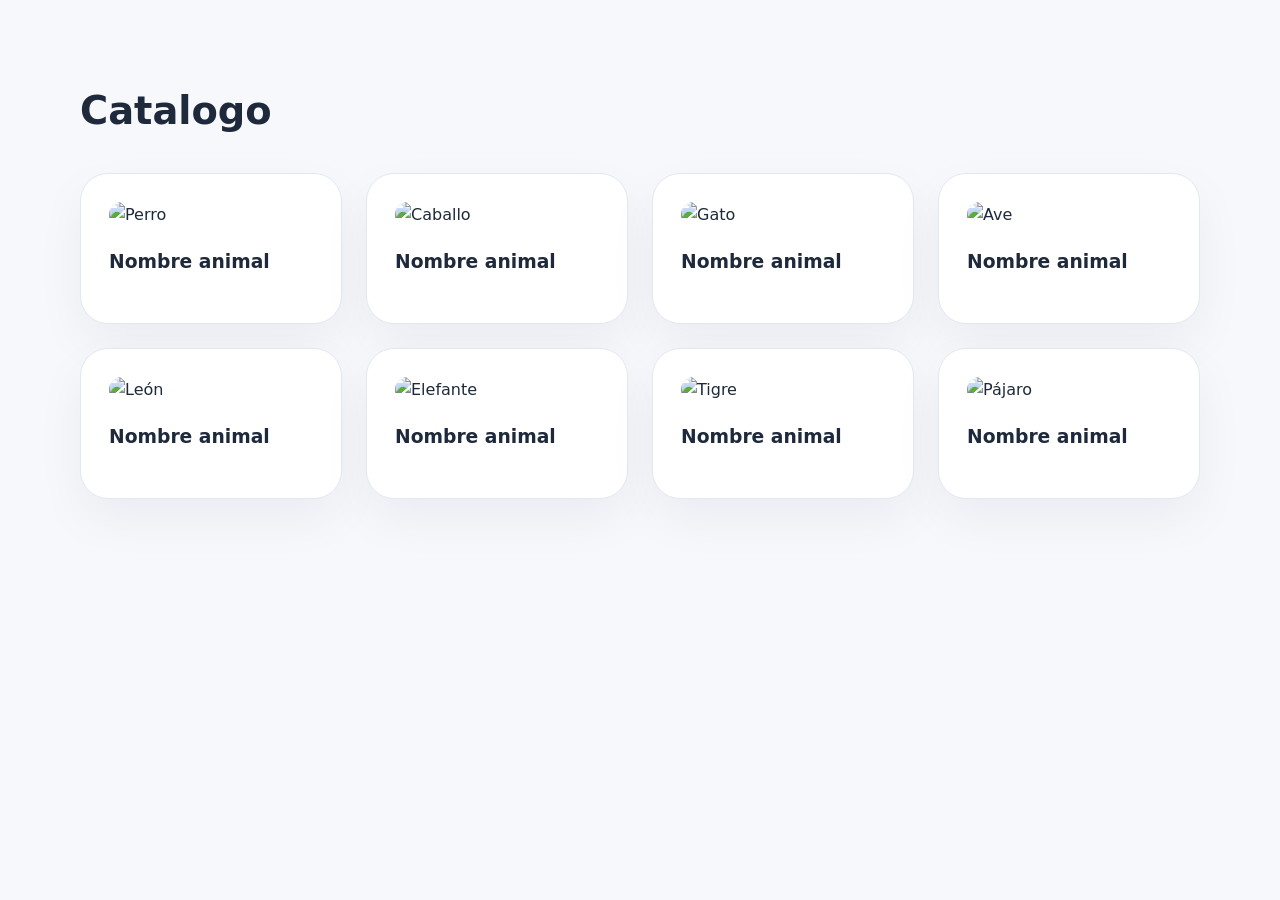
==== index.html @ 4160efd3 "catalogo place holder" ====
<!DOCTYPE html>
<html lang="es">
  <head>
    <meta charset="UTF-8" />
    <meta name="viewport" content="width=device-width, initial-scale=1.0" />
    <title>Patitas felices</title>
    <link rel="stylesheet" href="style.css" />
  </head>
  <body>
    <section id="Catalogo" class="section">
  <div class="container">
    <h2>Catalogo</h2>

    <div class="catalog-grid">

      <article class="catalog-card">
        <img src="https://picsum.photos/id/237/300/200" alt="Perro">
        <h3>Nombre animal</h3>
      </article>

      <article class="catalog-card">
        <img src="https://picsum.photos/id/1025/300/200" alt="Caballo">
        <h3>Nombre animal</h3>
      </article>

      <article class="catalog-card">
        <img src="https://picsum.photos/id/169/300/200" alt="Gato">
        <h3>Nombre animal</h3>
      </article>

      <article class="catalog-card">
        <img src="https://picsum.photos/id/1062/300/200" alt="Ave">
        <h3>Nombre animal</h3>
      </article>

      <article class="catalog-card">
        <img src="https://picsum.photos/id/433/300/200" alt="León">
        <h3>Nombre animal</h3>
      </article>

      <article class="catalog-card">
        <img src="https://picsum.photos/id/219/300/200" alt="Elefante">
        <h3>Nombre animal</h3>
      </article>

      <article class="catalog-card">
        <img src="https://picsum.photos/id/593/300/200" alt="Tigre">
        <h3>Nombre animal</h3>
      </article>

      <article class="catalog-card">
        <img src="https://picsum.photos/id/659/300/200" alt="Pájaro">
        <h3>Nombre animal</h3>
      </article>

    </div>
  </div>
</section>
---- style.css ----
:root {
  --bg: #f7f8fc;
  --surface: #ffffff;
  --primary: #2c7a7b;
  --primary-dark: #285e61;
  --text: #1e293b;
  --muted: #64748b;
  --border: #e2e8f0;
  --shadow: 0 18px 60px rgba(15, 23, 42, 0.08);
  --radius: 24px;
  font-size: 16px;
}

* {
  box-sizing: border-box;
}

html,
body {
  margin: 0;
  padding: 0;
  min-height: 100%;
  font-family: Inter, system-ui, -apple-system, BlinkMacSystemFont, "Segoe UI", sans-serif;
  background: var(--bg);
  color: var(--text);
}

body {
  line-height: 1.6;
}

a {
  color: inherit;
  text-decoration: none;
}

.container {
  width: min(1120px, calc(100% - 2rem));
  margin: 0 auto;
}

.hero {
  background: linear-gradient(180deg, #d7f2f2 0%, rgba(255, 255, 255, 0.85) 100%);
  padding: 4rem 0 6rem;
}

.hero__content {
  display: grid;
  grid-template-columns: 1.2fr 0.8fr;
  gap: 2rem;
  align-items: center;
}

.hero__tag {
  margin: 0 0 0.75rem;
  text-transform: uppercase;
  letter-spacing: 0.18em;
  font-size: 0.85rem;
  color: var(--primary-dark);
}

.hero h1 {
  margin: 0;
  font-size: clamp(2.75rem, 5vw, 4.5rem);
}

.hero__subtitle {
  margin: 1.5rem 0 2rem;
  max-width: 44rem;
  color: var(--muted);
}

.hero__actions {
  display: flex;
  flex-wrap: wrap;
  gap: 1rem;
}

.btn {
  display: inline-flex;
  align-items: center;
  justify-content: center;
  padding: 0.95rem 1.7rem;
  border-radius: 999px;
  font-weight: 600;
  transition: transform 0.2s ease, box-shadow 0.2s ease;
}

.btn:hover {
  transform: translateY(-1px);
}

.btn--primary {
  background: var(--primary);
  color: white;
}

.btn--secondary {
  background: rgba(44, 122, 123, 0.12);
  color: var(--primary-dark);
}

.hero__image {
  display: flex;
  justify-content: center;
}

.hero__photo {
  width: min(320px, 100%);
  aspect-ratio: 1 / 1;
  border-radius: 36px;
  overflow: hidden;
  background: linear-gradient(180deg, #fefefe 0%, #d7f2f2 100%);
  display: grid;
  place-items: center;
  box-shadow: var(--shadow);
  transition: transform 0.35s ease, box-shadow 0.35s ease;
}

.hero__photo img {
  width: 100%;
  height: 100%;
  object-fit: cover;
  display: block;
  transition: transform 0.35s ease;
}

img {
  transition: transform 0.35s ease;
}

img:hover,
img:focus-visible {
  transform: scale(1.03);
}

.hero__photo:hover,
.hero__photo:focus-within {
  transform: scale(1.04);
  box-shadow: 0 28px 70px rgba(15, 23, 42, 0.14);
}

.hero__photo:hover img,
.hero__photo:focus-within img {
  transform: scale(1.08);
}

table,
.hover-expand {
  transition: transform 0.25s ease, box-shadow 0.25s ease;
}

table:hover,
.hover-expand:hover {
  transform: scale(1.02);
  box-shadow: 0 20px 50px rgba(15, 23, 42, 0.08);
}

.project-card {
  background: var(--surface);
  border: 1px solid var(--border);
  border-radius: 28px;
  padding: 1.75rem;
  box-shadow: 0 20px 50px rgba(15, 23, 42, 0.05);
  transition: transform 0.25s ease, box-shadow 0.25s ease;
}

.project-card:hover,
.project-card:focus-within {
  transform: scale(0.98);
  box-shadow: 0 16px 40px rgba(15, 23, 42, 0.08);
}

.section {
  padding: 5rem 0;
}

.section__grid {
  display: grid;
  grid-template-columns: 1.25fr 0.9fr;
  gap: 2rem;
  align-items: start;
}

h2 {
  margin-top: 0;
  font-size: clamp(2rem, 3vw, 2.75rem);
}

p {
  margin: 0 0 1rem;
}

.card {
  background: var(--surface);
  border: 1px solid var(--border);
  border-radius: var(--radius);
  padding: 2rem;
  box-shadow: var(--shadow);
  transition: transform 0.25s ease, box-shadow 0.25s ease;
}
.card img {
  width: auto;
  height: auto;
  border-radius: var(--radius);
  margin-bottom: 1.5rem;
  justify-content: center;
}
.card:hover,
.card:focus-within {
  transform: scale(1.02);
  box-shadow: 0 24px 55px rgba(15, 23, 42, 0.12);
}

.card--info ul {
  list-style: none;
  padding: 0;
  margin: 0.75rem 0 0;
}

.card--info li {
  margin-bottom: 0.85rem;
  color: var(--muted);
}

.catalog-grid,
.projects-grid {
  display: grid;
  gap: 1.5rem;
}

.catalog-grid {
  grid-template-columns: repeat(auto-fit, minmax(220px, 1fr));
}

.catalog-card,
.project-card {
  background: var(--surface);
  border: 1px solid var(--border);
  border-radius: 28px;
  padding: 1.75rem;
  box-shadow: 0 20px 50px rgba(15, 23, 42, 0.05);
  transition: transform 0.25s ease, box-shadow 0.25s ease;
}

.catalog-card {
  overflow: hidden;
}

.catalog-card img {
  border-radius: 24px;
  display: block;
  max-width: 100%;
  height: auto;
  margin: 0 auto 1rem;
  object-fit: cover;
}

.catalog-card:hover,
.catalog-card:focus-within {
  transform: scale(1.02);
  box-shadow: 0 24px 55px rgba(15, 23, 42, 0.1);
}

@media (max-width: 900px) {
  .hero__content,
  .section__grid {
    grid-template-columns: 1fr;
  }

  .hero {
    padding-top: 3rem;
  }
}

@media (max-width: 600px) {
  .hero {
    padding: 2.5rem 0 4rem;
  }

  .hero__photo {
    border-radius: 2rem;
  }

  .btn {
    width: 100%;
  }
}
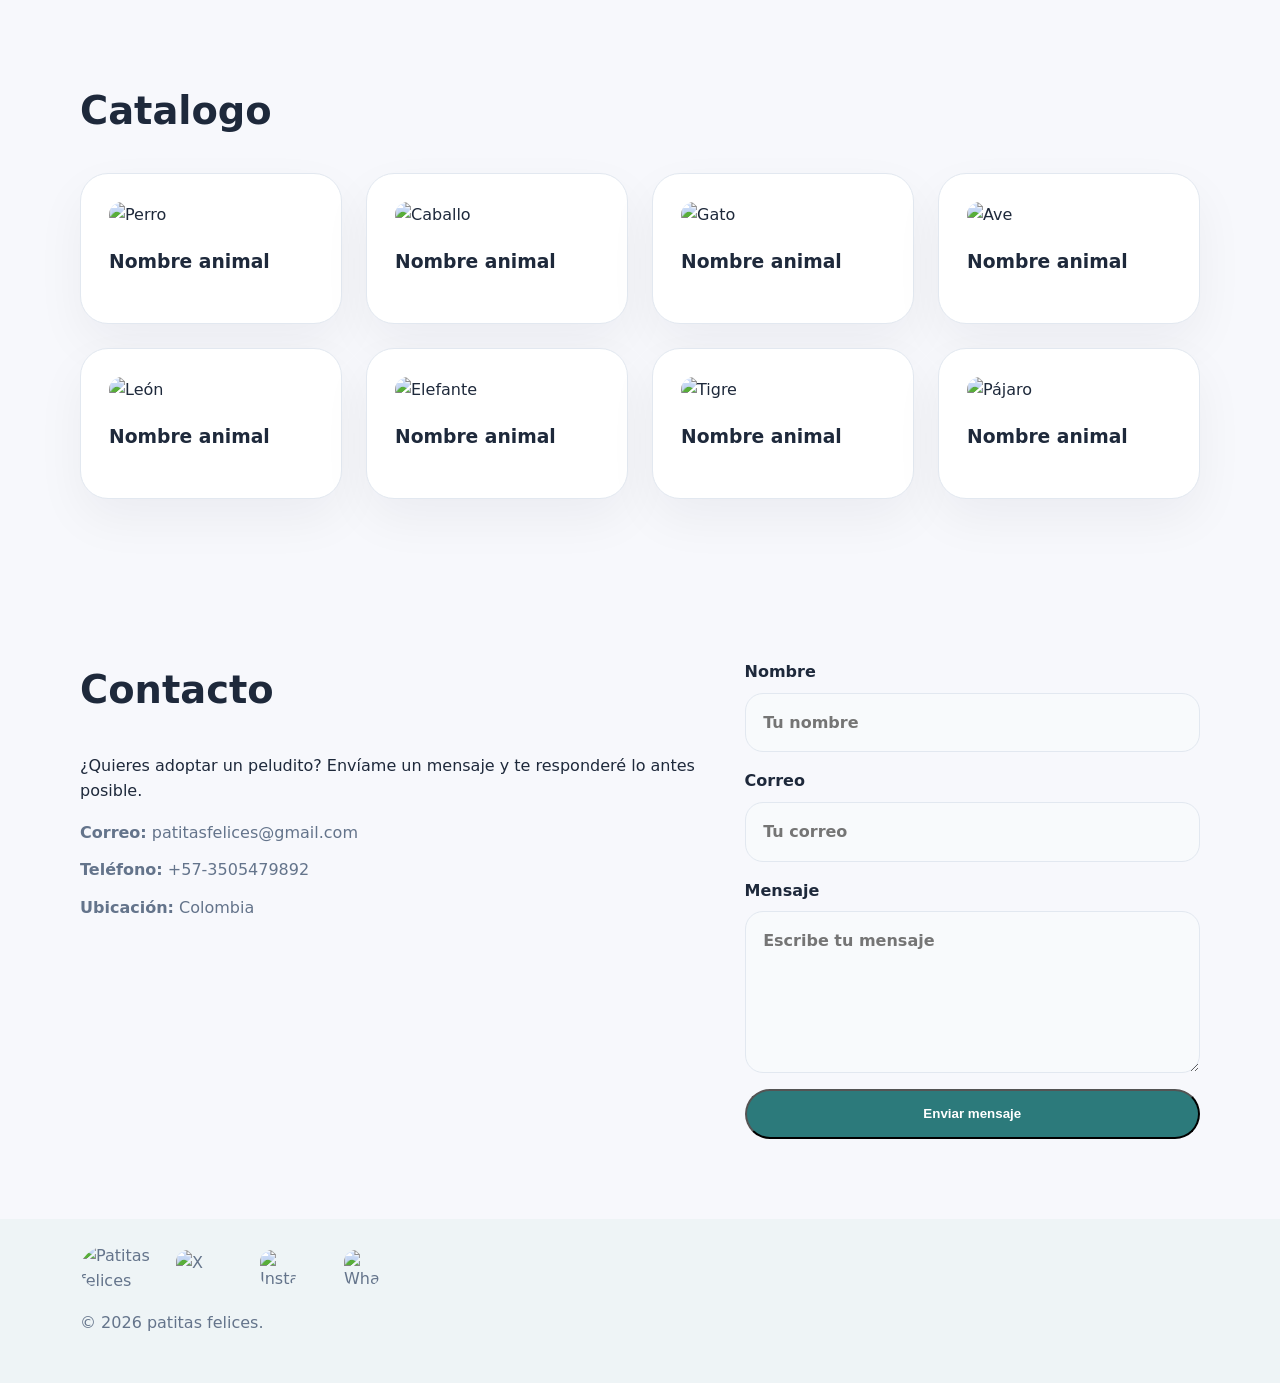
==== commit 24ba5403: "catalogo y pie de pagina" ====
--- a/index.html
+++ b/index.html
@@ -55,4 +55,52 @@
 
     </div>
   </div>
-</section>+</section>
+    <section id="contacto" class="section">
+      <div class="container section__grid">
+        <div>
+          <h2>Contacto</h2>
+          <p>
+            ¿Quieres adoptar un peludito? Envíame un mensaje y te responderé lo
+            antes posible.
+          </p>
+          <div class="contact-info">
+            <p><strong>Correo:</strong> patitasfelices@gmail.com</p>
+            <p><strong>Teléfono:</strong> +57-3505479892</p>
+            <p><strong>Ubicación:</strong> Colombia</p>
+          </div>
+        </div>
+        <form class="contact-form">
+          <label>
+            Nombre
+            <input type="text" placeholder="Tu nombre" />
+          </label>
+          <label>
+            Correo
+            <input type="email" placeholder="Tu correo" />
+          </label>
+          <label>
+            Mensaje
+            <textarea rows="5" placeholder="Escribe tu mensaje"></textarea>
+          </label>
+          <button type="submit" class="btn btn--primary">Enviar mensaje</button>
+        </form>
+      </div>
+    </section>
+  </main>
+
+  <footer class="footer">
+    <div class="container footer__content">
+      <div class="footer__brand">
+        <img src="https://picsum.photos/80/80" alt="Patitas felices" class="footer__logo" />
+        <div class="footer__socials">
+          <img src="https://img.icons8.com/ios-filled/48/000000/x.png" alt="X" class="footer__social-icon" />
+          <img src="https://img.icons8.com/ios-filled/48/000000/instagram-new.png" alt="Instagram" class="footer__social-icon" />
+          <img src="https://img.icons8.com/ios-filled/48/000000/whatsapp.png" alt="WhatsApp" class="footer__social-icon" />
+        </div>
+      </div>
+      <p>© 2026 patitas felices.</p>
+    </div>
+  </footer>
+</body>
+</html>
--- a/style.css
+++ b/style.css
@@ -262,6 +262,89 @@
   box-shadow: 0 24px 55px rgba(15, 23, 42, 0.1);
 }
 
+.skill-card h3,
+.project-card h3 {
+  margin-top: 0;
+}
+
+.project-link {
+  display: inline-block;
+  margin-top: 1rem;
+  color: var(--primary);
+  font-weight: 600;
+}
+
+.contact-info p {
+  margin: 0.75rem 0;
+  color: var(--muted);
+}
+
+.contact-form {
+  display: grid;
+  gap: 1rem;
+}
+
+.contact-form label {
+  display: grid;
+  gap: 0.5rem;
+  font-weight: 600;
+}
+
+.contact-form input,
+.contact-form textarea {
+  width: 100%;
+  border: 1px solid var(--border);
+  border-radius: 18px;
+  padding: 1rem 1.1rem;
+  font: inherit;
+  background: #f8fafc;
+  color: var(--text);
+}
+
+.contact-form textarea {
+  resize: vertical;
+}
+
+.footer {
+  padding: 1.5rem 0 2rem;
+  background: #eef4f6;
+}
+
+.footer__content {
+  display: flex;
+  flex-direction: column;
+  align-items: flex-start;
+  gap: 1rem;
+  color: var(--muted);
+}
+
+.footer__brand {
+  display: flex;
+  align-items: center;
+  gap: 1rem;
+}
+
+.footer__socials {
+  display: flex;
+  align-items: center;
+  justify-content: center;
+  gap: 3em;
+}
+
+.footer__logo {
+  width: 80px;
+  max-width: 100%;
+  height: auto;
+  border-radius: 50%;
+}
+
+.footer__social-icon {
+  width: 36px;
+  height: 36px;
+  object-fit: cover;
+  border-radius: 12px;
+}
+
 @media (max-width: 900px) {
   .hero__content,
   .section__grid {
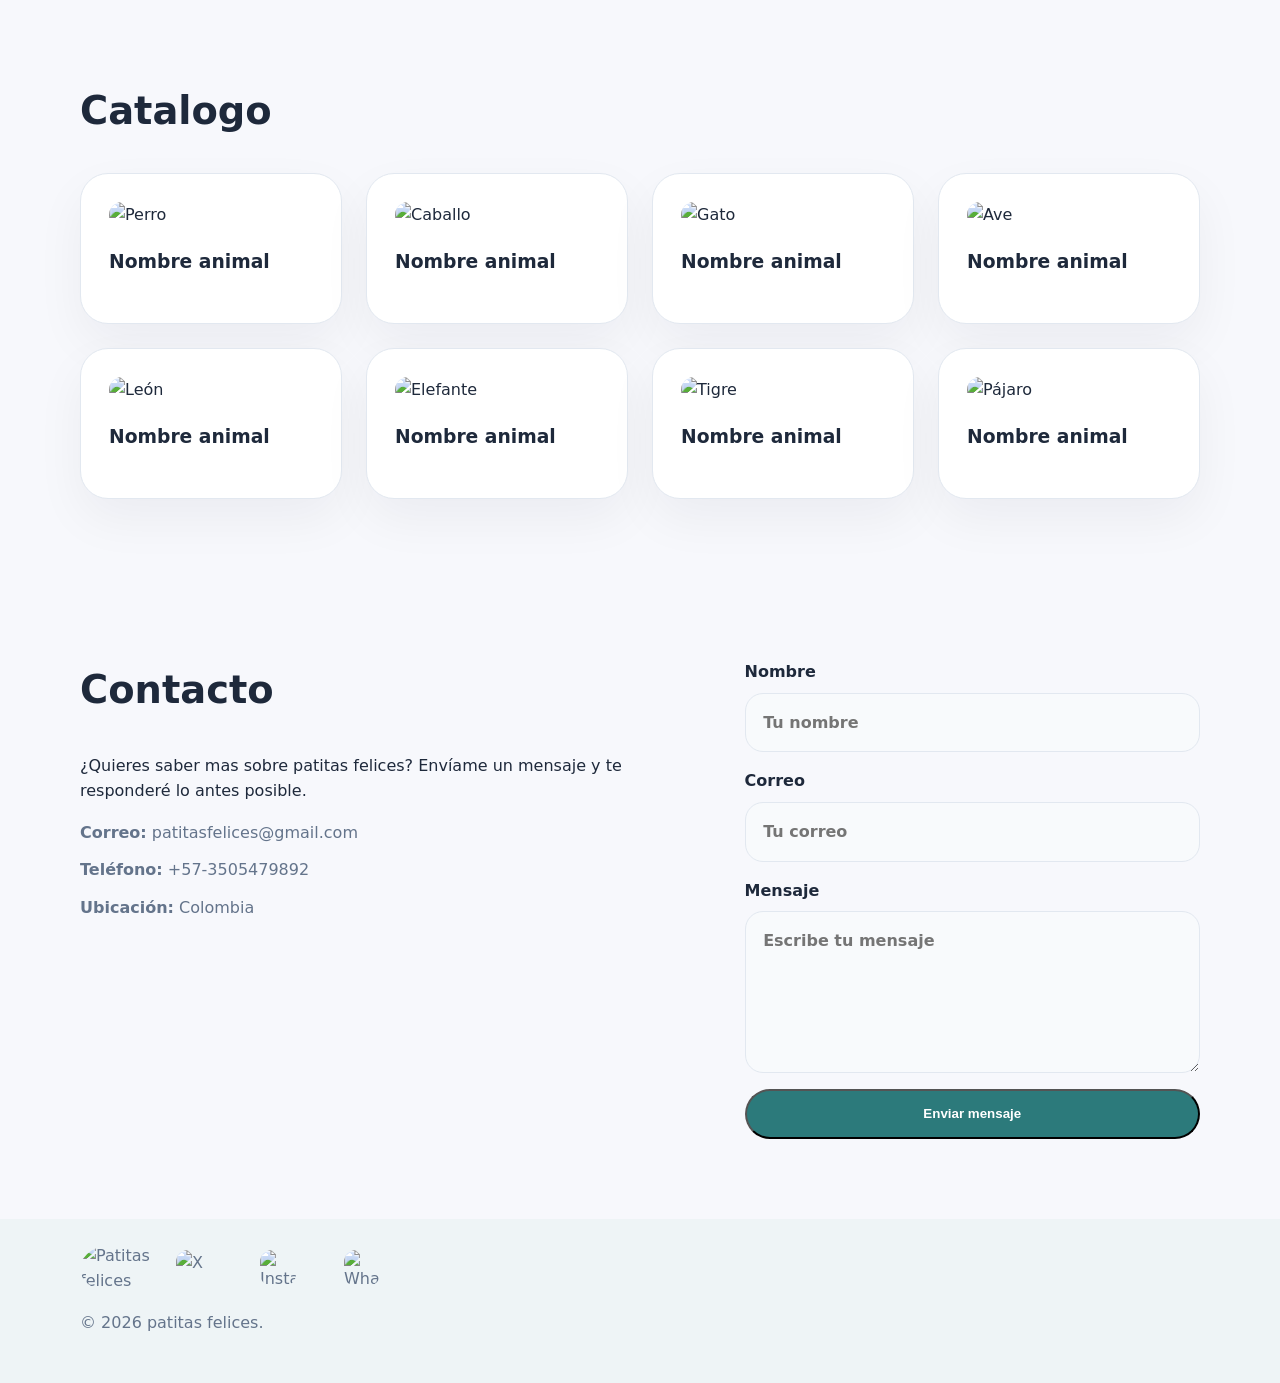
==== commit f0304f80: "donaciones y adopta" ====
--- a/index.html
+++ b/index.html
@@ -61,7 +61,7 @@
         <div>
           <h2>Contacto</h2>
           <p>
-            ¿Quieres adoptar un peludito? Envíame un mensaje y te responderé lo
+            ¿Quieres saber mas sobre patitas felices? Envíame un mensaje y te responderé lo
             antes posible.
           </p>
           <div class="contact-info">
--- a/style.css
+++ b/style.css
@@ -39,6 +39,34 @@
   margin: 0 auto;
 }
 
+.back-button {
+  position: fixed;
+  top: 1rem;
+  left: 1rem;
+  z-index: 10;
+}
+
+.back-button a,
+.back-button button {
+  display: inline-flex;
+  align-items: center;
+  gap: 0.5rem;
+  padding: 0.85rem 1rem;
+  border: 1px solid rgba(44, 122, 123, 0.2);
+  border-radius: 999px;
+  background: rgba(44, 122, 123, 0.12);
+  color: var(--primary-dark);
+  font-weight: 600;
+  cursor: pointer;
+  transition: transform 0.2s ease, background 0.2s ease;
+}
+
+.back-button a:hover,
+.back-button button:hover {
+  transform: translateY(-1px);
+  background: rgba(44, 122, 123, 0.18);
+}
+
 .hero {
   background: linear-gradient(180deg, #d7f2f2 0%, rgba(255, 255, 255, 0.85) 100%);
   padding: 4rem 0 6rem;
@@ -206,6 +234,15 @@
   margin-bottom: 1.5rem;
   justify-content: center;
 }
+.adopt-card {
+  margin-top: 2rem;
+}
+.adopt-card h3 {
+  margin-top: 0;
+  margin-bottom: 0.75rem;
+  font-size: 1.4rem;
+}
+
 .card:hover,
 .card:focus-within {
   transform: scale(1.02);
@@ -267,7 +304,7 @@
   margin-top: 0;
 }
 
-.project-link {
+.form-link {
   display: inline-block;
   margin-top: 1rem;
   color: var(--primary);
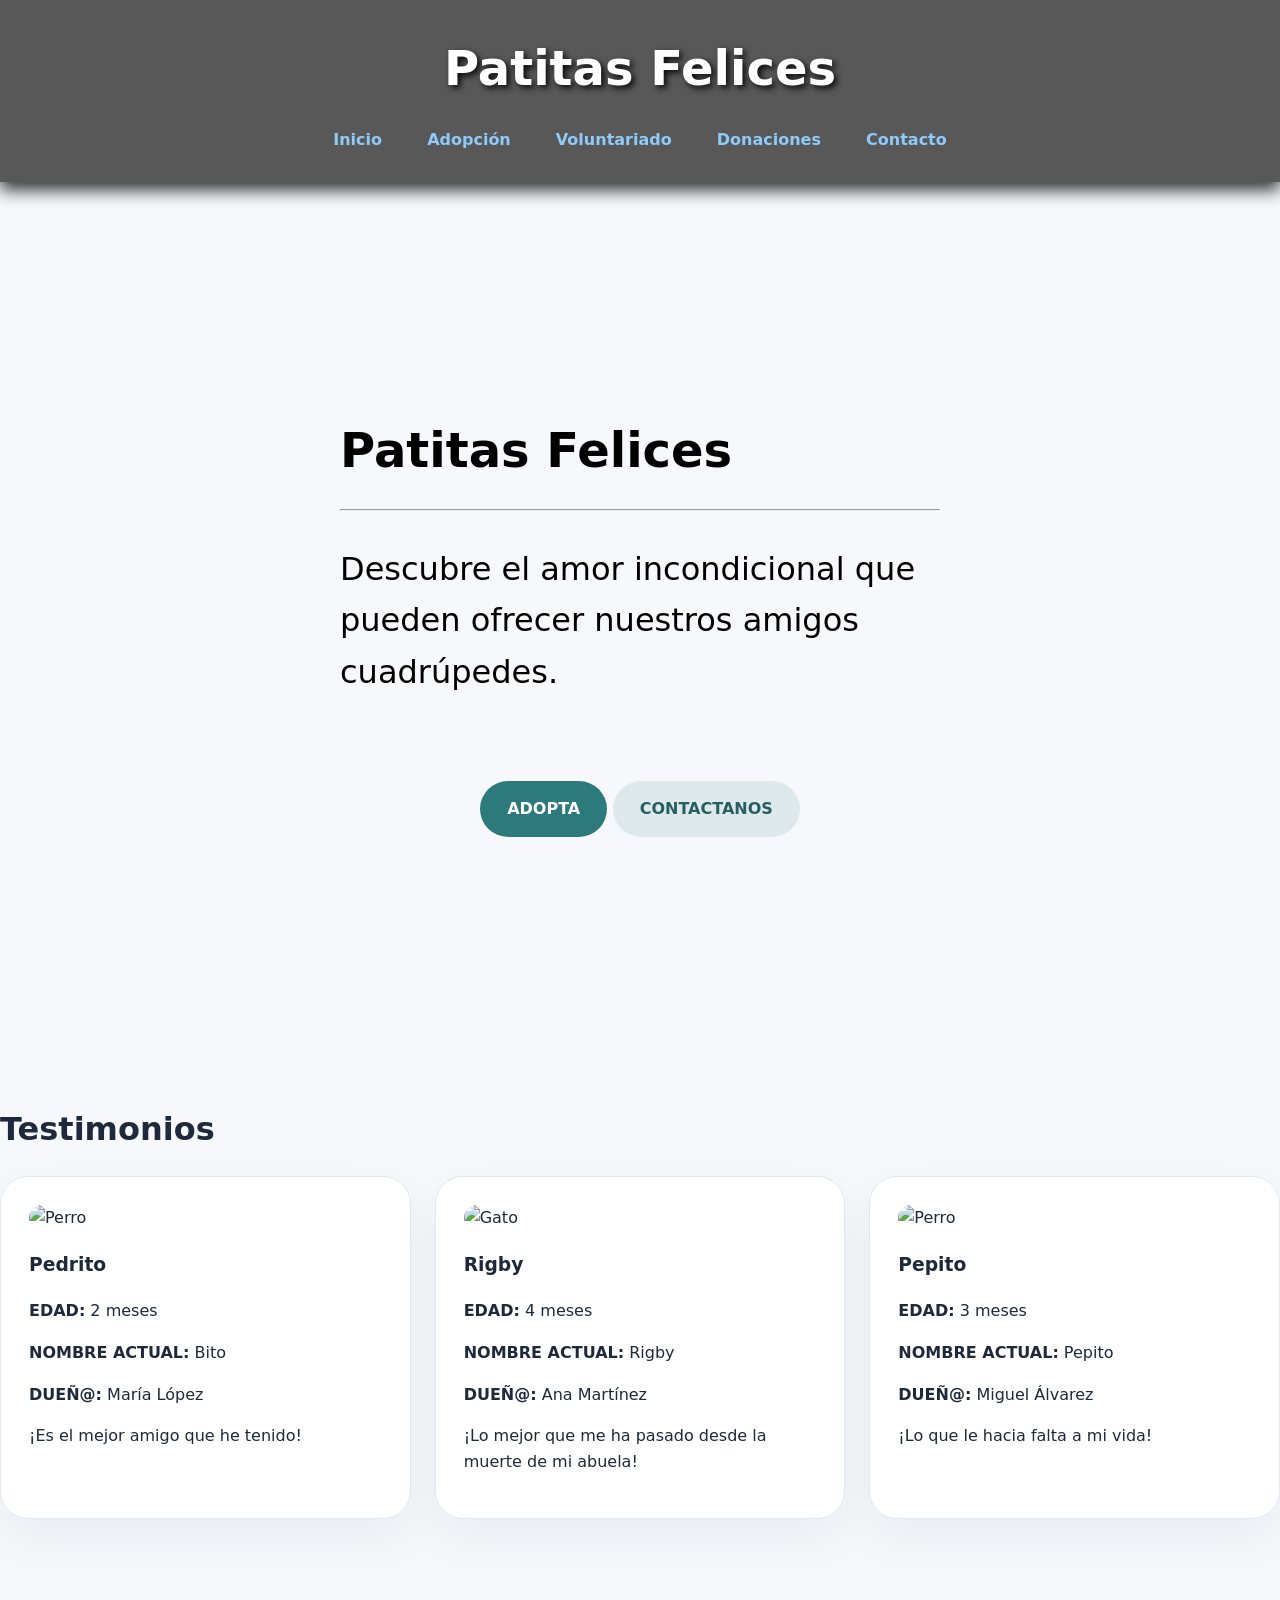
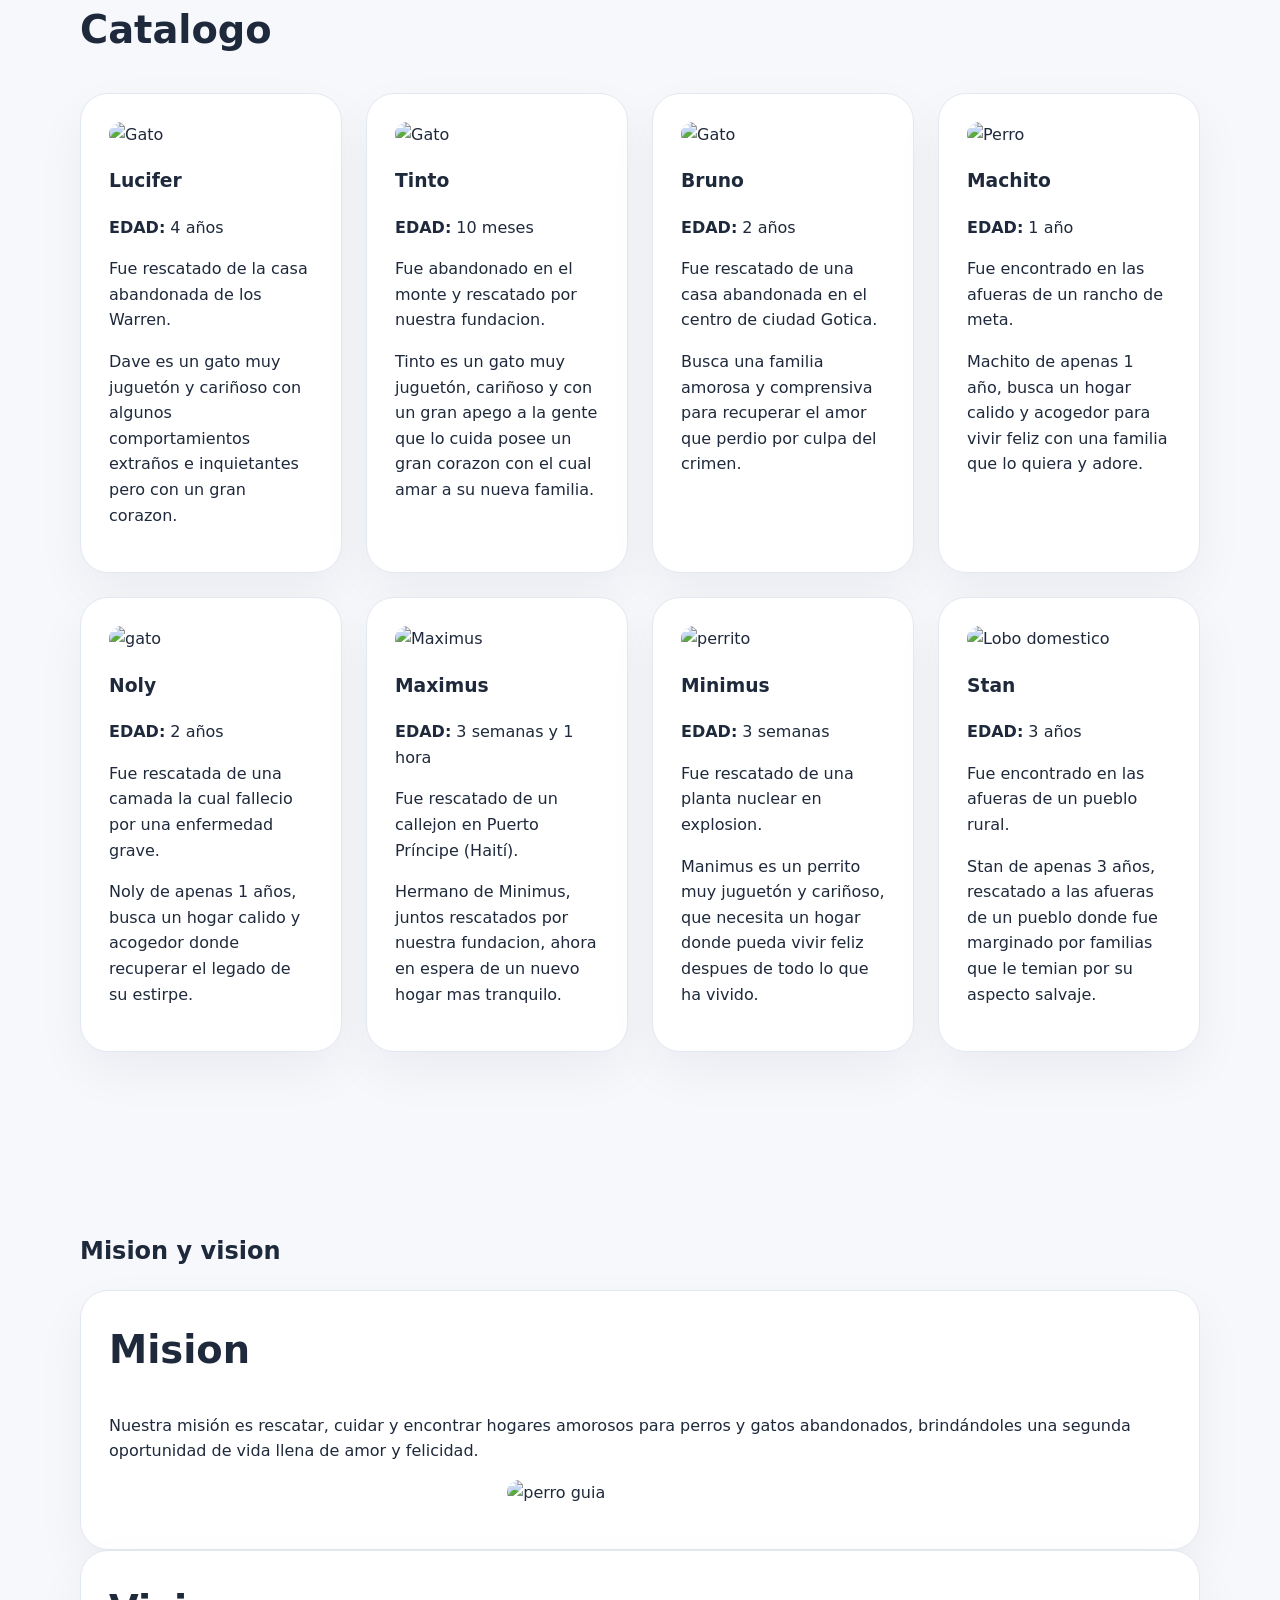
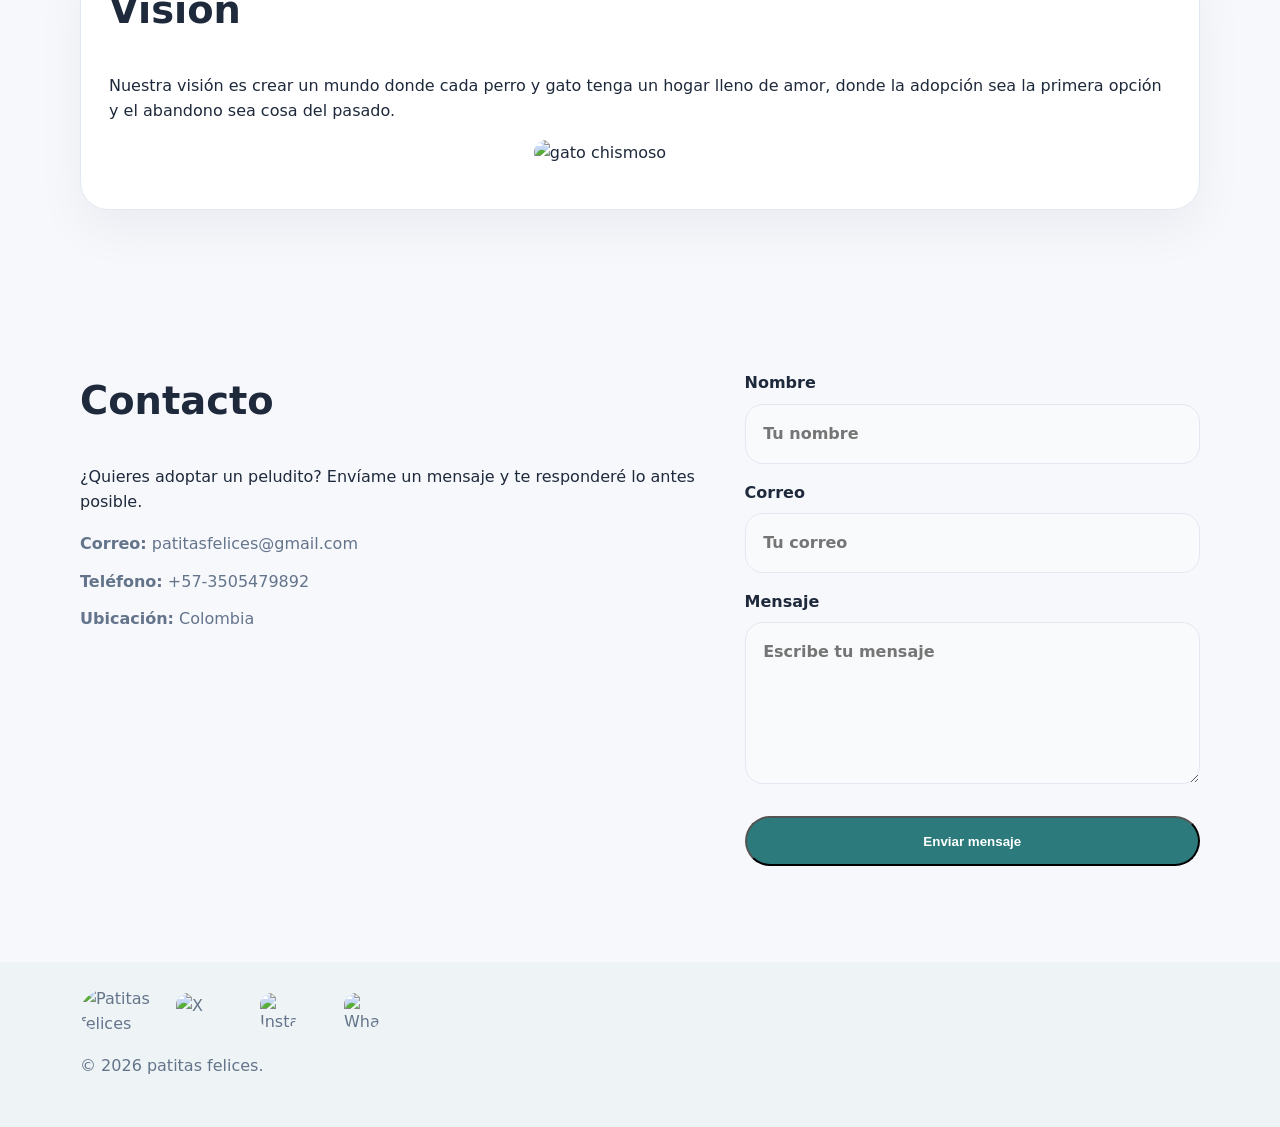
==== commit 8dcc70e3: "catalogo y mi-vi" ====
--- a/index.html
+++ b/index.html
@@ -7,61 +7,170 @@
     <link rel="stylesheet" href="style.css" />
   </head>
   <body>
-    <section id="Catalogo" class="section">
+  <header>
+          <h1>Patitas Felices</h1>
+          <nav>
+            <ul>
+              <li><a href="index.html">Inicio</a></li>
+              <li><a href="adopcion.html">Adopción</a></li>
+              <li><a href="voluntariado.html">Voluntariado</a></li>
+              <li><a href="donaciones.html">Donaciones</a></li>
+              <li><a href="contacto.html">Contacto</a></li>
+            </ul>
+          </nav>
+    </header>
+    <main>
+        <section id="carru">
+            <div class="text">
+                <h2>Patitas Felices</h2>
+                <hr>
+                <br>
+                <p class="contenido">Descubre el amor incondicional que pueden ofrecer nuestros amigos cuadrúpedes.</p>
+                <br>
+                <br>
+                <div class="btn-row">
+                    <a class="btn btn--primary" href="">ADOPTA</a>
+                    <a class="btn btn--secondary" href="">CONTACTANOS</a>
+                </div>
+            </div>
+                
+        </section>
+      <div>
+        <h1>Testimonios</h1>
+        <div class="catalog-grid">
+            <article class="catalog-card">
+                <img src="https://encrypted-tbn0.gstatic.com/images?q=tbn:ANd9GcQBGjiN-kv9HZUhCQ8xrPT6_55s1CuGEpa3lQ&s" alt="Perro">
+                <h3>Pedrito</h3>
+                <p><strong>EDAD:</strong> 2 meses</p>
+                <p><strong>NOMBRE ACTUAL:</strong> Bito</p>
+                <p><strong>DUEÑ@:</strong> María López</p>
+                <p>¡Es el mejor amigo que he tenido!</p>
+            </article>
+
+            <article class="catalog-card">
+                <img src="https://encrypted-tbn0.gstatic.com/images?q=tbn:ANd9GcQ59VCRkP6uMKxxJ-Vdq97hbSq94E-u0fkv7Q&s" alt="Gato">
+                <h3>Rigby</h3>
+                <p><strong>EDAD:</strong> 4 meses</p>
+                <p><strong>NOMBRE ACTUAL:</strong> Rigby</p>
+                <p><strong>DUEÑ@:</strong> Ana Martínez</p>
+                <p>¡Lo mejor que me ha pasado desde la muerte de mi abuela!</p>
+            </article>
+            <article class="catalog-card">
+                <img src="https://i.pinimg.com/236x/62/1f/8b/621f8b1c365bce33d36e9b0e4f66b565.jpg" alt="Perro">
+                <h3>Pepito</h3>
+                <p><strong>EDAD:</strong> 3 meses</p>
+                <p><strong>NOMBRE ACTUAL:</strong> Pepito</p>
+                <p><strong>DUEÑ@:</strong> Miguel Álvarez</p>
+                <p>¡Lo que le hacia falta a mi vida!</p>
+            </article>
+        </div>
+      </div>
+    </main>
+<section id="Catalogo" class="section">
   <div class="container">
     <h2>Catalogo</h2>
 
     <div class="catalog-grid">
 
       <article class="catalog-card">
-        <img src="https://picsum.photos/id/237/300/200" alt="Perro">
-        <h3>Nombre animal</h3>
-      </article>
-
-      <article class="catalog-card">
-        <img src="https://picsum.photos/id/1025/300/200" alt="Caballo">
-        <h3>Nombre animal</h3>
-      </article>
-
-      <article class="catalog-card">
-        <img src="https://picsum.photos/id/169/300/200" alt="Gato">
-        <h3>Nombre animal</h3>
-      </article>
-
-      <article class="catalog-card">
-        <img src="https://picsum.photos/id/1062/300/200" alt="Ave">
-        <h3>Nombre animal</h3>
-      </article>
-
-      <article class="catalog-card">
-        <img src="https://picsum.photos/id/433/300/200" alt="León">
-        <h3>Nombre animal</h3>
-      </article>
-
-      <article class="catalog-card">
-        <img src="https://picsum.photos/id/219/300/200" alt="Elefante">
-        <h3>Nombre animal</h3>
-      </article>
-
-      <article class="catalog-card">
-        <img src="https://picsum.photos/id/593/300/200" alt="Tigre">
-        <h3>Nombre animal</h3>
-      </article>
-
-      <article class="catalog-card">
-        <img src="https://picsum.photos/id/659/300/200" alt="Pájaro">
-        <h3>Nombre animal</h3>
-      </article>
-
+        <img src="https://imgmedia.larepublica.pe/1000x590/larepublica/original/2025/03/31/67eb4688a11d8cc6430669fc.webp" alt="Gato">
+        <h3>Lucifer</h3>
+        <p><strong>EDAD:</strong> 4 años</p>
+        <p>Fue rescatado de la casa abandonada de los Warren.</p>
+        <p>Dave es un gato muy juguetón y cariñoso con algunos comportamientos extraños e inquietantes pero con un gran corazon.</p>
+      </article>
+
+      <article class="catalog-card">
+        <img src="https://encrypted-tbn0.gstatic.com/images?q=tbn:ANd9GcShrc0TZvKMGiVLH_egZ1Rhzr-gTiHlIXh59w&s" alt="Gato">
+        <h3>Tinto</h3>
+        <p><strong>EDAD:</strong> 10 meses</p>
+        <p>Fue abandonado en el monte y rescatado por nuestra fundacion.</p>
+        <p>Tinto es un gato muy juguetón, cariñoso y con un gran apego a la gente que lo cuida posee un gran corazon con el cual amar a su nueva familia.</p>
+      </article>
+
+      <article class="catalog-card">
+        <img src="https://m.media-amazon.com/images/I/61jgPFq5m9L.jpg" alt="Gato">
+        <h3>Bruno</h3>
+        <p><strong>EDAD:</strong> 2 años</p>
+        <p>Fue rescatado de una casa abandonada en el centro de ciudad Gotica.</p>
+        <p>Busca una familia amorosa y comprensiva para recuperar el amor que perdio por culpa del crimen.</p>
+      </article>
+
+      <article class="catalog-card">
+        <img src="https://picsum.photos/id/1062/300/200" alt="Perro">
+        <h3>Machito</h3>
+        <p><strong>EDAD:</strong> 1 año</p>
+        <p>Fue encontrado en las afueras de un rancho de meta.</p>
+        <p>Machito de apenas 1 año, busca un hogar calido y acogedor para vivir feliz con una familia que lo quiera y adore.</p>
+      </article>
+
+      <article class="catalog-card">
+        <img src="https://i.redd.it/uhit5sr5e3ug1.jpeg" alt="gato">
+        <h3>Noly</h3>
+        <p><strong>EDAD:</strong> 2 años</p>
+        <p>Fue rescatada de una camada la cual fallecio por una enfermedad grave.</p>
+        <p>Noly de apenas 1 años, busca un hogar calido y acogedor donde recuperar el legado de su estirpe.<p>
+      </article>
+
+      <article class="catalog-card">
+        <img src="https://i.pinimg.com/736x/04/df/cc/04dfcc1945d2d10406688db28165b085.jpg" alt="Maximus">
+        <h3>Maximus</h3>
+        <p><strong>EDAD:</strong>  3 semanas y 1 hora</p>
+        <p>Fue rescatado de un callejon en Puerto Príncipe (Haití).</p>
+        <p>Hermano de Minimus, juntos rescatados por nuestra fundacion, ahora en espera de un nuevo hogar mas tranquilo.</p>
+      </article>
+
+      <article class="catalog-card">
+        <img src="https://i.pinimg.com/564x/63/96/a2/6396a292169efeb4651278196a81bb6b.jpg" alt="perrito">
+        <h3>Minimus</h3>
+        <p><strong>EDAD:</strong> 3 semanas</p>
+        <p>Fue rescatado de una planta nuclear en explosion.</p>
+        <p>Manimus es un perrito muy juguetón y cariñoso, que necesita un hogar donde pueda vivir feliz despues de todo lo que ha vivido.</p>
+      </article>
+
+      <article class="catalog-card">
+        <img src="https://picsum.photos/id/659/300/200" alt="Lobo domestico">
+        <h3>Stan</h3>
+        <p><strong>EDAD:</strong> 3 años</p>
+        <p>Fue encontrado en las afueras de un pueblo rural.</p>
+        <p>Stan de apenas 3 años, rescatado a las afueras de un pueblo donde fue marginado por familias que le temian por su aspecto salvaje.</p>
+      </article>
     </div>
   </div>
+</section>
+<section id="mision-y-vision" class="section">
+  <div class="container">
+      <h1>Mision y vision</h1>
+      <div class="catalog-grid">
+        <article class="catalog-card">
+          <h2>Mision</h2>
+          <p>
+            Nuestra misión es rescatar, cuidar y encontrar hogares amorosos para
+            perros y gatos abandonados, brindándoles una segunda oportunidad de
+            vida llena de amor y felicidad.
+          </p>
+          <img src="https://cdn0.expertoanimal.com/es/posts/1/0/5/perros_guia_razas_caracteristicas_y_adopcion_26501_1200.jpg" width="25%" alt="perro guia">
+        </article>
+      </div>
+      <div class="catalog-grid">
+        <article class="catalog-card">
+          <h2>Vision</h2>
+          <p>
+            Nuestra visión es crear un mundo donde cada perro y gato tenga un hogar
+            lleno de amor, donde la adopción sea la primera opción y el abandono
+            sea cosa del pasado.
+          </p>
+          <img src="https://media.tenor.com/y4sm38ArtSwAAAAe/sus-cat.png" width="20%" alt="gato chismoso">
+        </article>
+      </div>
+    </div>
 </section>
     <section id="contacto" class="section">
       <div class="container section__grid">
         <div>
           <h2>Contacto</h2>
           <p>
-            ¿Quieres saber mas sobre patitas felices? Envíame un mensaje y te responderé lo
+            ¿Quieres adoptar un peludito? Envíame un mensaje y te responderé lo
             antes posible.
           </p>
           <div class="contact-info">
--- a/style.css
+++ b/style.css
@@ -6,8 +6,6 @@
   --text: #1e293b;
   --muted: #64748b;
   --border: #e2e8f0;
-  --shadow: 0 18px 60px rgba(15, 23, 42, 0.08);
-  --radius: 24px;
   font-size: 16px;
 }
 
@@ -29,6 +27,153 @@
   line-height: 1.6;
 }
 
+header {
+  background: #585858;
+  color: #ffffff;
+  padding: 30px;
+  text-align: center;
+  box-shadow: 0 8px 16px rgba(0, 0, 0, 0.8);
+  position: relative;
+  overflow: hidden;
+}
+
+header::before {
+  content: '';
+  position: absolute;
+  top: 0;
+  left: -100%;
+  width: 100%;
+  height: 100%;
+  background: linear-gradient(90deg, transparent, rgba(255,255,255,0.1), transparent);
+  animation: shimmer 3s infinite;
+}
+
+@keyframes shimmer {
+  0% { left: -100%; }
+  100% { left: 100%; }
+}
+
+header h1 {
+  margin: 0;
+  font-size: 3em;
+  text-shadow: 3px 3px 6px rgba(0,0,0,0.9);
+  animation: slideIn 1.5s ease-out;
+}
+
+@keyframes slideIn {
+  from { transform: translateY(-50px); opacity: 0; }
+  to { transform: translateY(0); opacity: 1; }
+}
+
+nav ul {
+  list-style: none;
+  padding: 0;
+  margin: 20px 0 0 0;
+}
+
+nav li {
+  display: inline;
+  margin: 0 20px;
+}
+
+nav a {
+  color: #90caf9;
+  text-decoration: none;
+  font-weight: bold;
+  transition: all 0.4s ease;
+  position: relative;
+}
+
+nav a::after {
+  content: '';
+  position: absolute;
+  width: 0;
+  height: 2px;
+  bottom: -5px;
+  left: 50%;
+  background: #90caf9;
+  transition: all 0.4s ease;
+}
+
+nav a:hover::after {
+  width: 100%;
+  left: 0;
+}
+
+nav a:hover {
+  color: #ffffff;
+  text-shadow: 0 0 10px #90caf9;
+}
+
+main {
+  padding: 0;
+}
+
+#carru {
+  min-height: 100vh;
+  background-size: cover;
+  background-position: center;
+  background-repeat: no-repeat;
+  animation: backgroundSlide 12s ease-in-out infinite;
+  display: flex;
+  align-items: center;
+  justify-content: center;
+}
+
+#carru .text {
+  font-style: normal;
+  text-align: left;
+}
+
+#carru .text h2 {
+  font-size: 3em;
+  color: #000000;
+  margin-bottom: 20px;
+  text-align: left;
+}
+
+.text h2:hover {
+  font-size: 9em;
+  color: #000000;
+  text-shadow: 0 0 10px #00192d;
+}
+
+#carru hr {
+  color: #ff0000;
+}
+
+#carru .text p {
+  font-size: 2em;
+  color: #000000;
+  max-width: 600px;
+  text-align: left;
+}
+
+.btn-row {
+  text-align: center;
+}
+
+.text p:hover {
+  font-size: 2em;
+  color: #000000;
+  text-shadow: 0 0 10px #001a2f;
+}
+
+@keyframes backgroundSlide {
+  0% {
+    background-image: url('https://media.istockphoto.com/id/533229488/es/foto/linda-perros.jpg?s=612x612&w=0&k=20&c=6qkTEeZwhghkK8U0GrmHibnNMbh9uRzTJAhCTPf4-FQ=');
+  }
+  33% {
+    background-image: url('https://media.istockphoto.com/id/528373669/es/foto/gato-de-pelo-corto-brit%C3%A1nica.jpg?s=612x612&w=0&k=20&c=iTFb3Db2_DsngnCzqBS2WyacTwa5WnipXo-FdGgr-44=');
+  }
+  66% {
+    background-image: url('https://media.istockphoto.com/id/94740594/es/foto/intrigado.jpg?s=612x612&w=0&k=20&c=ecbI3esjFsfuSb83zA86OvXhCzDfS-fdT0xlxPeScJ4=');
+  }
+  100% {
+    background-image: url('https://media.istockphoto.com/id/626464158/es/foto/gato-con-boca-abierta.jpg?s=612x612&w=0&k=20&c=lrPoIWL-AHJ4hPf0gtq_Dp6qOUpUZI3AUIHw6-5uaZs=');
+  }
+}
+
 a {
   color: inherit;
   text-decoration: none;
@@ -37,71 +182,6 @@
 .container {
   width: min(1120px, calc(100% - 2rem));
   margin: 0 auto;
-}
-
-.back-button {
-  position: fixed;
-  top: 1rem;
-  left: 1rem;
-  z-index: 10;
-}
-
-.back-button a,
-.back-button button {
-  display: inline-flex;
-  align-items: center;
-  gap: 0.5rem;
-  padding: 0.85rem 1rem;
-  border: 1px solid rgba(44, 122, 123, 0.2);
-  border-radius: 999px;
-  background: rgba(44, 122, 123, 0.12);
-  color: var(--primary-dark);
-  font-weight: 600;
-  cursor: pointer;
-  transition: transform 0.2s ease, background 0.2s ease;
-}
-
-.back-button a:hover,
-.back-button button:hover {
-  transform: translateY(-1px);
-  background: rgba(44, 122, 123, 0.18);
-}
-
-.hero {
-  background: linear-gradient(180deg, #d7f2f2 0%, rgba(255, 255, 255, 0.85) 100%);
-  padding: 4rem 0 6rem;
-}
-
-.hero__content {
-  display: grid;
-  grid-template-columns: 1.2fr 0.8fr;
-  gap: 2rem;
-  align-items: center;
-}
-
-.hero__tag {
-  margin: 0 0 0.75rem;
-  text-transform: uppercase;
-  letter-spacing: 0.18em;
-  font-size: 0.85rem;
-  color: var(--primary-dark);
-}
-
-.hero h1 {
-  margin: 0;
-  font-size: clamp(2.75rem, 5vw, 4.5rem);
-}
-
-.hero__subtitle {
-  margin: 1.5rem 0 2rem;
-  max-width: 44rem;
-  color: var(--muted);
-}
-
-.hero__actions {
-  display: flex;
-  flex-wrap: wrap;
-  gap: 1rem;
 }
 
 .btn {
@@ -112,10 +192,13 @@
   border-radius: 999px;
   font-weight: 600;
   transition: transform 0.2s ease, box-shadow 0.2s ease;
+  background-color: #52747a;
+  margin: 1rem 0;
 }
 
 .btn:hover {
   transform: translateY(-1px);
+  box-shadow: 0 4px 12px rgba(0, 0, 0, 0.2);
 }
 
 .btn--primary {
@@ -128,31 +211,6 @@
   color: var(--primary-dark);
 }
 
-.hero__image {
-  display: flex;
-  justify-content: center;
-}
-
-.hero__photo {
-  width: min(320px, 100%);
-  aspect-ratio: 1 / 1;
-  border-radius: 36px;
-  overflow: hidden;
-  background: linear-gradient(180deg, #fefefe 0%, #d7f2f2 100%);
-  display: grid;
-  place-items: center;
-  box-shadow: var(--shadow);
-  transition: transform 0.35s ease, box-shadow 0.35s ease;
-}
-
-.hero__photo img {
-  width: 100%;
-  height: 100%;
-  object-fit: cover;
-  display: block;
-  transition: transform 0.35s ease;
-}
-
 img {
   transition: transform 0.35s ease;
 }
@@ -162,42 +220,6 @@
   transform: scale(1.03);
 }
 
-.hero__photo:hover,
-.hero__photo:focus-within {
-  transform: scale(1.04);
-  box-shadow: 0 28px 70px rgba(15, 23, 42, 0.14);
-}
-
-.hero__photo:hover img,
-.hero__photo:focus-within img {
-  transform: scale(1.08);
-}
-
-table,
-.hover-expand {
-  transition: transform 0.25s ease, box-shadow 0.25s ease;
-}
-
-table:hover,
-.hover-expand:hover {
-  transform: scale(1.02);
-  box-shadow: 0 20px 50px rgba(15, 23, 42, 0.08);
-}
-
-.project-card {
-  background: var(--surface);
-  border: 1px solid var(--border);
-  border-radius: 28px;
-  padding: 1.75rem;
-  box-shadow: 0 20px 50px rgba(15, 23, 42, 0.05);
-  transition: transform 0.25s ease, box-shadow 0.25s ease;
-}
-
-.project-card:hover,
-.project-card:focus-within {
-  transform: scale(0.98);
-  box-shadow: 0 16px 40px rgba(15, 23, 42, 0.08);
-}
 
 .section {
   padding: 5rem 0;
@@ -219,59 +241,13 @@
   margin: 0 0 1rem;
 }
 
-.card {
-  background: var(--surface);
-  border: 1px solid var(--border);
-  border-radius: var(--radius);
-  padding: 2rem;
-  box-shadow: var(--shadow);
-  transition: transform 0.25s ease, box-shadow 0.25s ease;
-}
-.card img {
-  width: auto;
-  height: auto;
-  border-radius: var(--radius);
-  margin-bottom: 1.5rem;
-  justify-content: center;
-}
-.adopt-card {
-  margin-top: 2rem;
-}
-.adopt-card h3 {
-  margin-top: 0;
-  margin-bottom: 0.75rem;
-  font-size: 1.4rem;
-}
-
-.card:hover,
-.card:focus-within {
-  transform: scale(1.02);
-  box-shadow: 0 24px 55px rgba(15, 23, 42, 0.12);
-}
-
-.card--info ul {
-  list-style: none;
-  padding: 0;
-  margin: 0.75rem 0 0;
-}
-
-.card--info li {
-  margin-bottom: 0.85rem;
-  color: var(--muted);
-}
-
-.catalog-grid,
-.projects-grid {
+.catalog-grid {
   display: grid;
   gap: 1.5rem;
-}
-
-.catalog-grid {
   grid-template-columns: repeat(auto-fit, minmax(220px, 1fr));
 }
 
-.catalog-card,
-.project-card {
+.catalog-card {
   background: var(--surface);
   border: 1px solid var(--border);
   border-radius: 28px;
@@ -291,24 +267,23 @@
   height: auto;
   margin: 0 auto 1rem;
   object-fit: cover;
+  
+}
+
+.catalog-card img:hover{
+  rotate: 5deg;
+  box-shadow: rgb(85, 173, 255) 0px 0px 10px;
+}
+
+.catalog-card:hover{
+  color: #000000;
+  text-shadow: rgb(25, 236, 236) 0px 0px 10px;
 }
 
 .catalog-card:hover,
 .catalog-card:focus-within {
   transform: scale(1.02);
   box-shadow: 0 24px 55px rgba(15, 23, 42, 0.1);
-}
-
-.skill-card h3,
-.project-card h3 {
-  margin-top: 0;
-}
-
-.form-link {
-  display: inline-block;
-  margin-top: 1rem;
-  color: var(--primary);
-  font-weight: 600;
 }
 
 .contact-info p {
@@ -383,25 +358,12 @@
 }
 
 @media (max-width: 900px) {
-  .hero__content,
   .section__grid {
     grid-template-columns: 1fr;
   }
-
-  .hero {
-    padding-top: 3rem;
-  }
 }
 
 @media (max-width: 600px) {
-  .hero {
-    padding: 2.5rem 0 4rem;
-  }
-
-  .hero__photo {
-    border-radius: 2rem;
-  }
-
   .btn {
     width: 100%;
   }
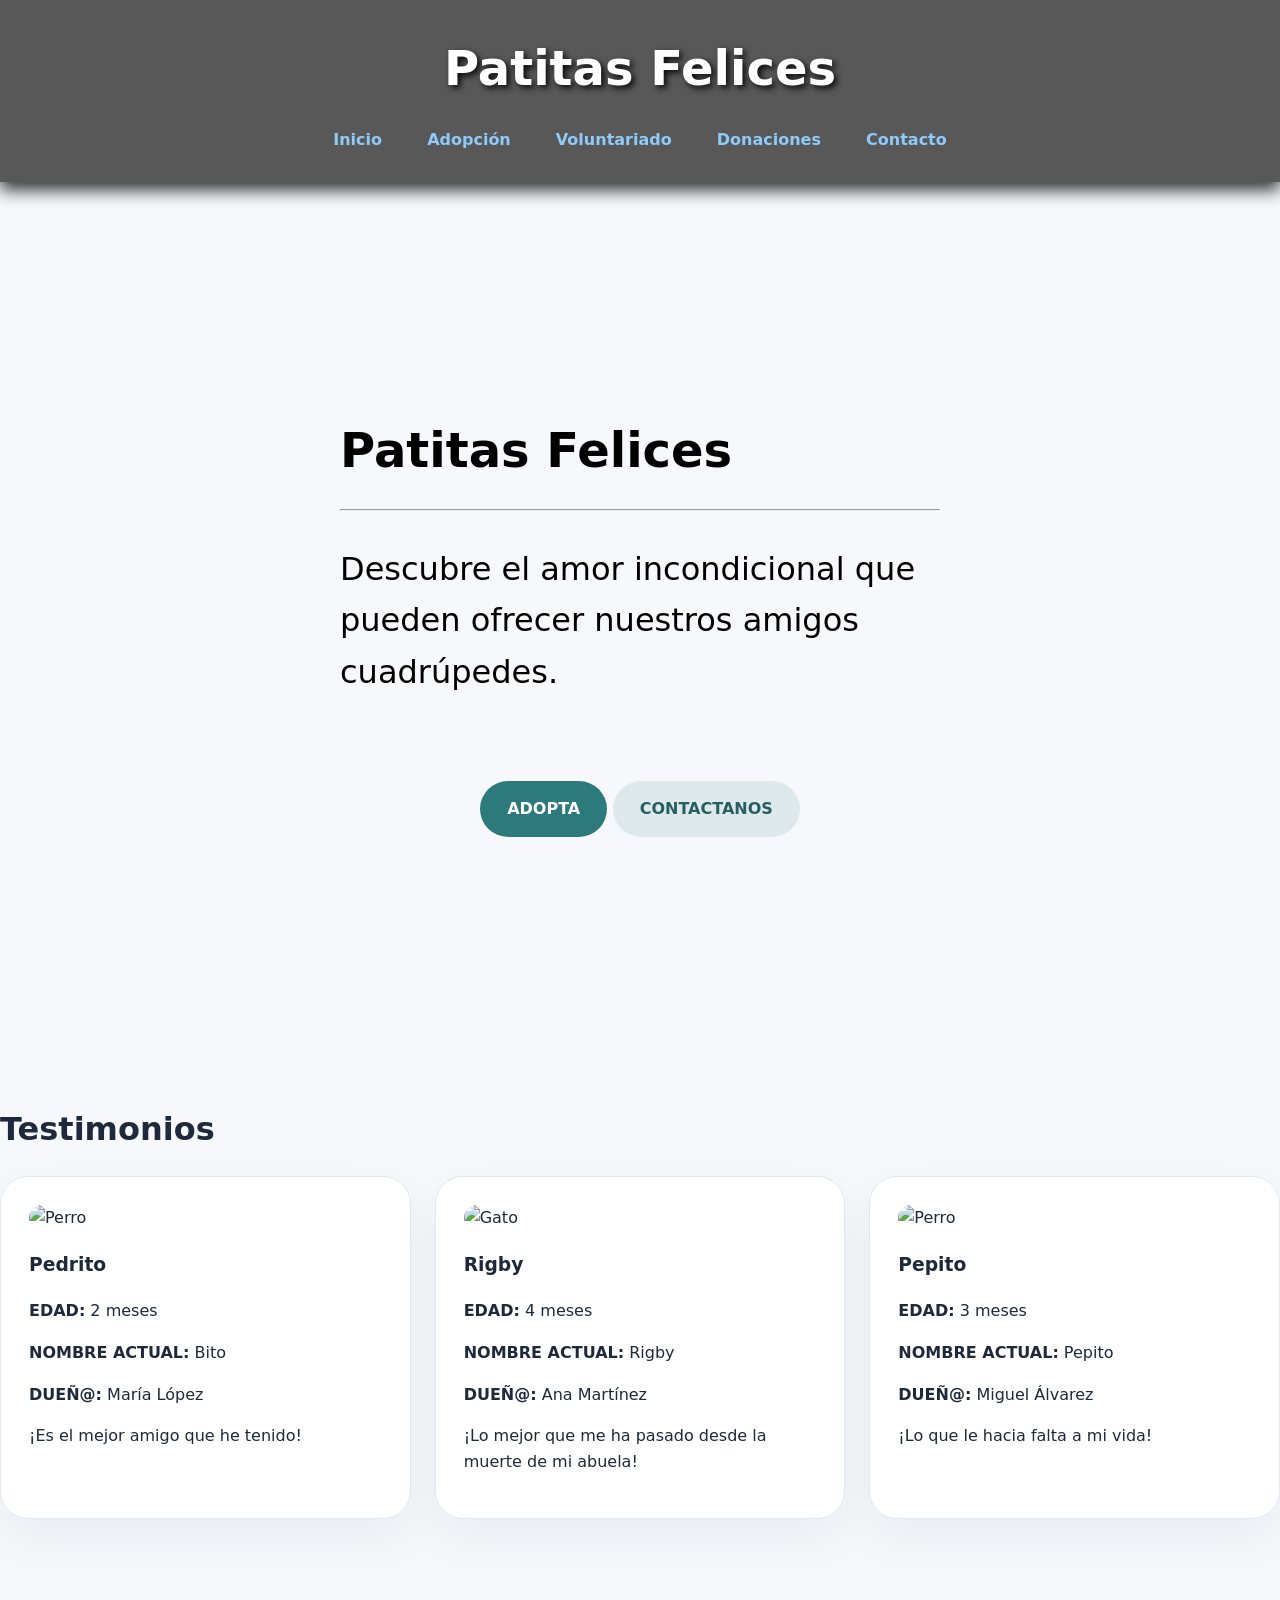
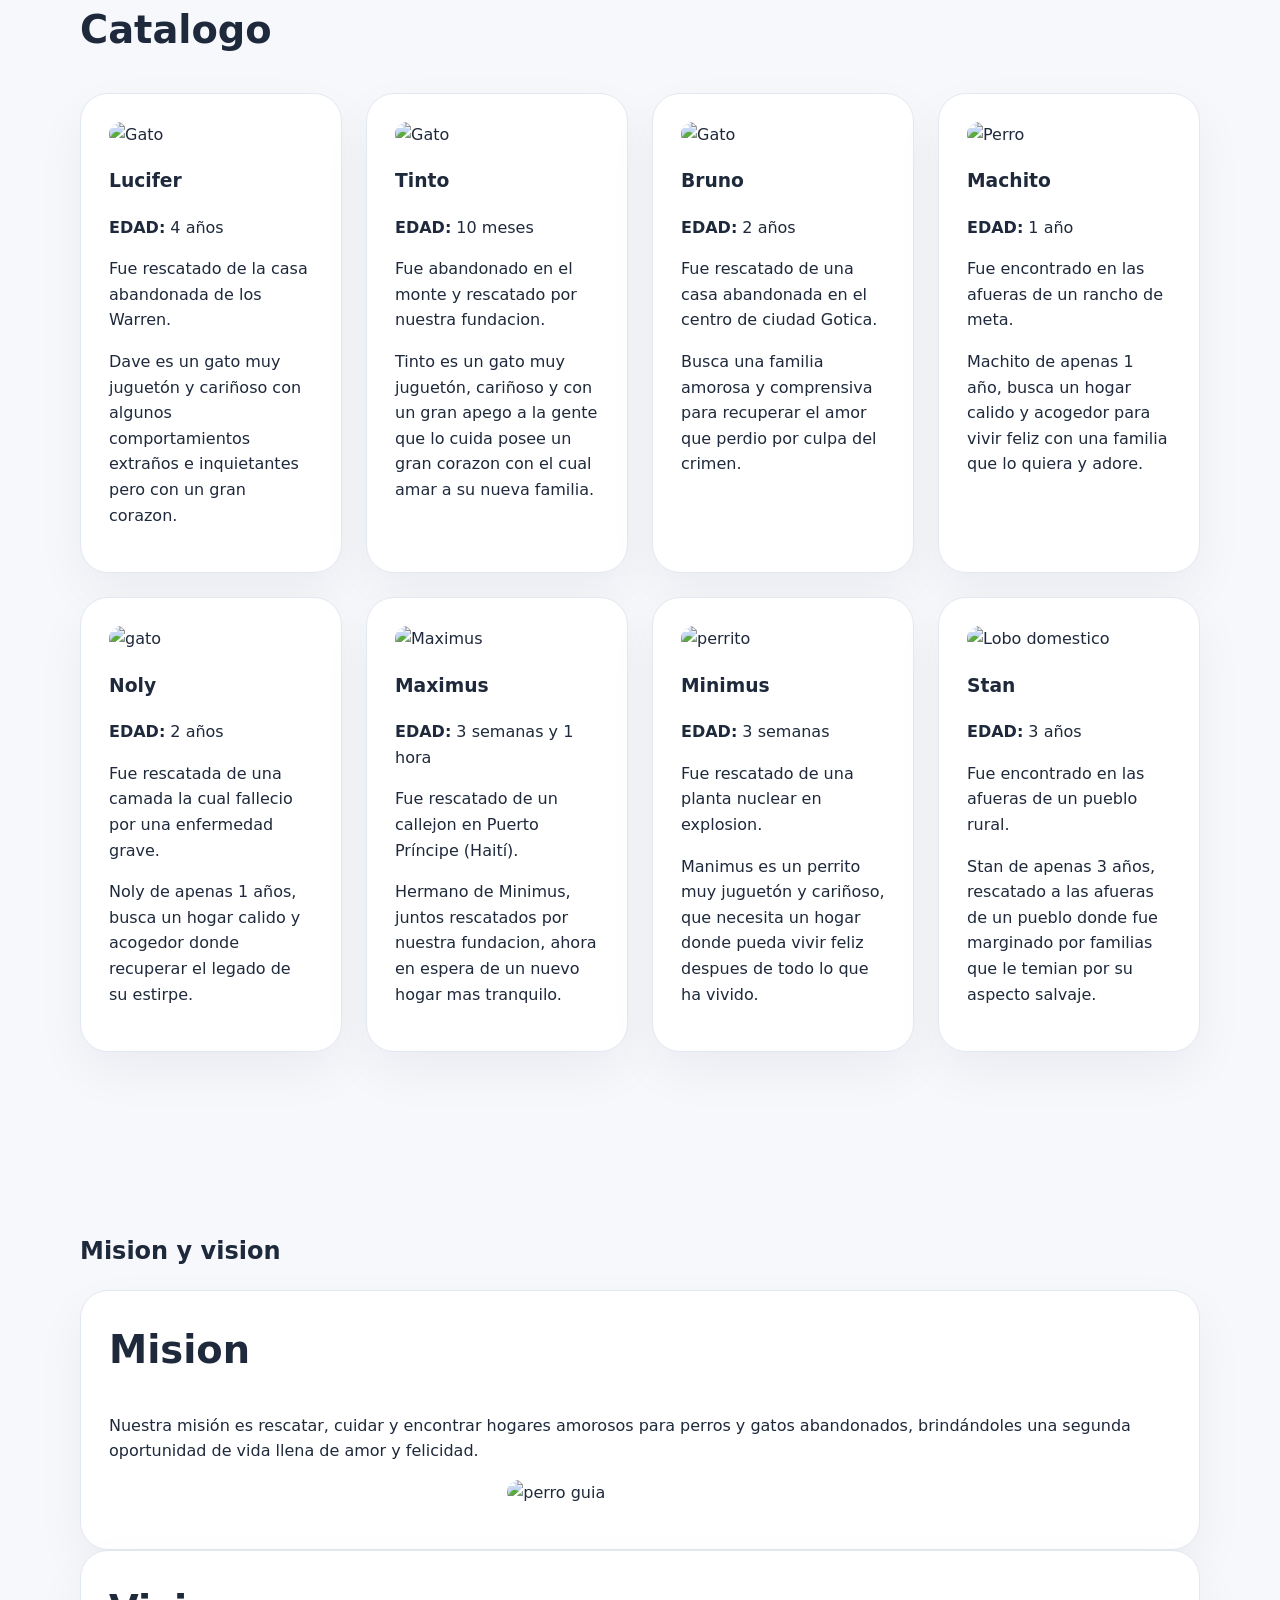
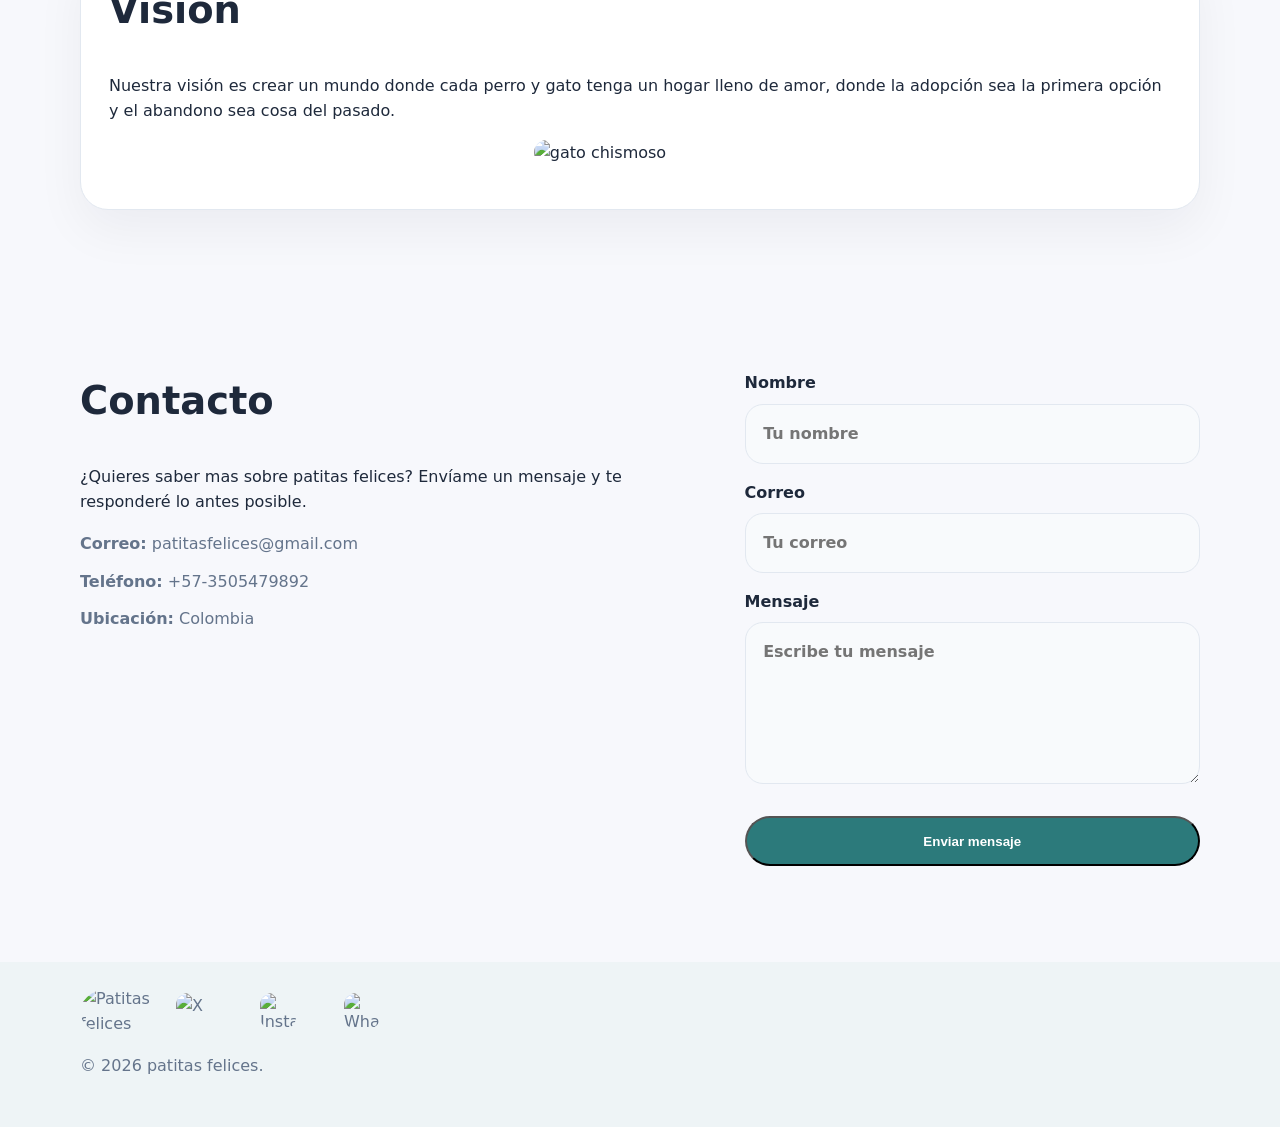
==== commit 05a2f9e3: "feature/adop-donaciones" ====
--- a/index.html
+++ b/index.html
@@ -12,10 +12,10 @@
           <nav>
             <ul>
               <li><a href="index.html">Inicio</a></li>
-              <li><a href="adopcion.html">Adopción</a></li>
-              <li><a href="voluntariado.html">Voluntariado</a></li>
-              <li><a href="donaciones.html">Donaciones</a></li>
-              <li><a href="contacto.html">Contacto</a></li>
+              <li><a href="Adopta.html">Adopción</a></li>
+              <li><a href="Voluntariado.html">Voluntariado</a></li>
+              <li><a href="Donaciones.html">Donaciones</a></li>
+              <li><a href="Contacto.html">Contacto</a></li>
             </ul>
           </nav>
     </header>
@@ -170,7 +170,7 @@
         <div>
           <h2>Contacto</h2>
           <p>
-            ¿Quieres adoptar un peludito? Envíame un mensaje y te responderé lo
+            ¿Quieres saber mas sobre patitas felices? Envíame un mensaje y te responderé lo
             antes posible.
           </p>
           <div class="contact-info">
--- a/style.css
+++ b/style.css
@@ -6,6 +6,8 @@
   --text: #1e293b;
   --muted: #64748b;
   --border: #e2e8f0;
+  --shadow: 0 18px 60px rgba(15, 23, 42, 0.08);
+  --radius: 24px;
   font-size: 16px;
 }
 
@@ -25,6 +27,16 @@
 
 body {
   line-height: 1.6;
+}
+
+a {
+  color: inherit;
+  text-decoration: none;
+}
+
+.container {
+  width: min(1120px, calc(100% - 2rem));
+  margin: 0 auto;
 }
 
 header {
@@ -105,6 +117,107 @@
   text-shadow: 0 0 10px #90caf9;
 }
 
+.back-button {
+  position: fixed;
+  top: 1rem;
+  left: 1rem;
+  z-index: 10;
+}
+
+.back-button a,
+.back-button button {
+  display: inline-flex;
+  align-items: center;
+  gap: 0.5rem;
+  padding: 0.85rem 1rem;
+  border: 1px solid rgba(44, 122, 123, 0.2);
+  border-radius: 999px;
+  background: rgba(44, 122, 123, 0.12);
+  color: var(--primary-dark);
+  font-weight: 600;
+  cursor: pointer;
+  transition: transform 0.2s ease, background 0.2s ease;
+}
+
+.back-button a:hover,
+.back-button button:hover {
+  transform: translateY(-1px);
+  background: rgba(44, 122, 123, 0.18);
+}
+
+.hero {
+  background: linear-gradient(180deg, #d7f2f2 0%, rgba(255, 255, 255, 0.85) 100%);
+  padding: 4rem 0 6rem;
+}
+
+.hero__content {
+  display: grid;
+  grid-template-columns: 1.2fr 0.8fr;
+  gap: 2rem;
+  align-items: center;
+}
+
+.hero__tag {
+  margin: 0 0 0.75rem;
+  text-transform: uppercase;
+  letter-spacing: 0.18em;
+  font-size: 0.85rem;
+  color: var(--primary-dark);
+}
+
+.hero h1 {
+  margin: 0;
+  font-size: clamp(2.75rem, 5vw, 4.5rem);
+}
+
+.hero__subtitle {
+  margin: 1.5rem 0 2rem;
+  max-width: 44rem;
+  color: var(--muted);
+}
+
+.hero__actions {
+  display: flex;
+  flex-wrap: wrap;
+  gap: 1rem;
+}
+
+.hero__image {
+  display: flex;
+  justify-content: center;
+}
+
+.hero__photo {
+  width: min(320px, 100%);
+  aspect-ratio: 1 / 1;
+  border-radius: 36px;
+  overflow: hidden;
+  background: linear-gradient(180deg, #fefefe 0%, #d7f2f2 100%);
+  display: grid;
+  place-items: center;
+  box-shadow: var(--shadow);
+  transition: transform 0.35s ease, box-shadow 0.35s ease;
+}
+
+.hero__photo img {
+  width: 100%;
+  height: 100%;
+  object-fit: cover;
+  display: block;
+  transition: transform 0.35s ease;
+}
+
+.hero__photo:hover,
+.hero__photo:focus-within {
+  transform: scale(1.04);
+  box-shadow: 0 28px 70px rgba(15, 23, 42, 0.14);
+}
+
+.hero__photo:hover img,
+.hero__photo:focus-within img {
+  transform: scale(1.08);
+}
+
 main {
   padding: 0;
 }
@@ -151,37 +264,6 @@
 
 .btn-row {
   text-align: center;
-}
-
-.text p:hover {
-  font-size: 2em;
-  color: #000000;
-  text-shadow: 0 0 10px #001a2f;
-}
-
-@keyframes backgroundSlide {
-  0% {
-    background-image: url('https://media.istockphoto.com/id/533229488/es/foto/linda-perros.jpg?s=612x612&w=0&k=20&c=6qkTEeZwhghkK8U0GrmHibnNMbh9uRzTJAhCTPf4-FQ=');
-  }
-  33% {
-    background-image: url('https://media.istockphoto.com/id/528373669/es/foto/gato-de-pelo-corto-brit%C3%A1nica.jpg?s=612x612&w=0&k=20&c=iTFb3Db2_DsngnCzqBS2WyacTwa5WnipXo-FdGgr-44=');
-  }
-  66% {
-    background-image: url('https://media.istockphoto.com/id/94740594/es/foto/intrigado.jpg?s=612x612&w=0&k=20&c=ecbI3esjFsfuSb83zA86OvXhCzDfS-fdT0xlxPeScJ4=');
-  }
-  100% {
-    background-image: url('https://media.istockphoto.com/id/626464158/es/foto/gato-con-boca-abierta.jpg?s=612x612&w=0&k=20&c=lrPoIWL-AHJ4hPf0gtq_Dp6qOUpUZI3AUIHw6-5uaZs=');
-  }
-}
-
-a {
-  color: inherit;
-  text-decoration: none;
-}
-
-.container {
-  width: min(1120px, calc(100% - 2rem));
-  margin: 0 auto;
 }
 
 .btn {
@@ -220,7 +302,6 @@
   transform: scale(1.03);
 }
 
-
 .section {
   padding: 5rem 0;
 }
@@ -241,13 +322,18 @@
   margin: 0 0 1rem;
 }
 
-.catalog-grid {
+.catalog-grid,
+.projects-grid {
   display: grid;
   gap: 1.5rem;
+}
+
+.catalog-grid {
   grid-template-columns: repeat(auto-fit, minmax(220px, 1fr));
 }
 
-.catalog-card {
+.catalog-card,
+.project-card {
   background: var(--surface);
   border: 1px solid var(--border);
   border-radius: 28px;
@@ -267,15 +353,14 @@
   height: auto;
   margin: 0 auto 1rem;
   object-fit: cover;
-  
-}
-
-.catalog-card img:hover{
+}
+
+.catalog-card img:hover {
   rotate: 5deg;
   box-shadow: rgb(85, 173, 255) 0px 0px 10px;
 }
 
-.catalog-card:hover{
+.catalog-card:hover {
   color: #000000;
   text-shadow: rgb(25, 236, 236) 0px 0px 10px;
 }
@@ -284,6 +369,68 @@
 .catalog-card:focus-within {
   transform: scale(1.02);
   box-shadow: 0 24px 55px rgba(15, 23, 42, 0.1);
+}
+
+.project-card:hover,
+.project-card:focus-within {
+  transform: scale(0.98);
+  box-shadow: 0 16px 40px rgba(15, 23, 42, 0.08);
+}
+
+.card {
+  background: var(--surface);
+  border: 1px solid var(--border);
+  border-radius: var(--radius);
+  padding: 2rem;
+  box-shadow: var(--shadow);
+  transition: transform 0.25s ease, box-shadow 0.25s ease;
+}
+
+.card img {
+  width: auto;
+  height: auto;
+  border-radius: var(--radius);
+  margin-bottom: 1.5rem;
+  justify-content: center;
+}
+
+.adopt-card {
+  margin-top: 2rem;
+}
+
+.adopt-card h3 {
+  margin-top: 0;
+  margin-bottom: 0.75rem;
+  font-size: 1.4rem;
+}
+
+.card:hover,
+.card:focus-within {
+  transform: scale(1.02);
+  box-shadow: 0 24px 55px rgba(15, 23, 42, 0.12);
+}
+
+.card--info ul {
+  list-style: none;
+  padding: 0;
+  margin: 0.75rem 0 0;
+}
+
+.card--info li {
+  margin-bottom: 0.85rem;
+  color: var(--muted);
+}
+
+.skill-card h3,
+.project-card h3 {
+  margin-top: 0;
+}
+
+.form-link {
+  display: inline-block;
+  margin-top: 1rem;
+  color: var(--primary);
+  font-weight: 600;
 }
 
 .contact-info p {
@@ -357,13 +504,52 @@
   border-radius: 12px;
 }
 
+table,
+.hover-expand {
+  transition: transform 0.25s ease, box-shadow 0.25s ease;
+}
+
+table:hover,
+.hover-expand:hover {
+  transform: scale(1.02);
+  box-shadow: 0 20px 50px rgba(15, 23, 42, 0.08);
+}
+
+@keyframes backgroundSlide {
+  0% {
+    background-image: url('https://media.istockphoto.com/id/533229488/es/foto/linda-perros.jpg?s=612x612&w=0&k=20&c=6qkTEeZwhghkK8U0GrmHibnNMbh9uRzTJAhCTPf4-FQ=');
+  }
+  33% {
+    background-image: url('https://media.istockphoto.com/id/528373669/es/foto/gato-de-pelo-corto-brit%C3%A1nica.jpg?s=612x612&w=0&k=20&c=iTFb3Db2_DsngnCzqBS2WyacTwa5WnipXo-FdGgr-44=');
+  }
+  66% {
+    background-image: url('https://media.istockphoto.com/id/94740594/es/foto/intrigado.jpg?s=612x612&w=0&k=20&c=ecbI3esjFsfuSb83zA86OvXhCzDfS-fdT0xlxPeScJ4=');
+  }
+  100% {
+    background-image: url('https://media.istockphoto.com/id/626464158/es/foto/gato-con-boca-abierta.jpg?s=612x612&w=0&k=20&c=lrPoIWL-AHJ4hPf0gtq_Dp6qOUpUZI3AUIHw6-5uaZs=');
+  }
+}
+
 @media (max-width: 900px) {
+  .hero__content,
   .section__grid {
     grid-template-columns: 1fr;
   }
+
+  .hero {
+    padding-top: 3rem;
+  }
 }
 
 @media (max-width: 600px) {
+  .hero {
+    padding: 2.5rem 0 4rem;
+  }
+
+  .hero__photo {
+    border-radius: 2rem;
+  }
+
   .btn {
     width: 100%;
   }
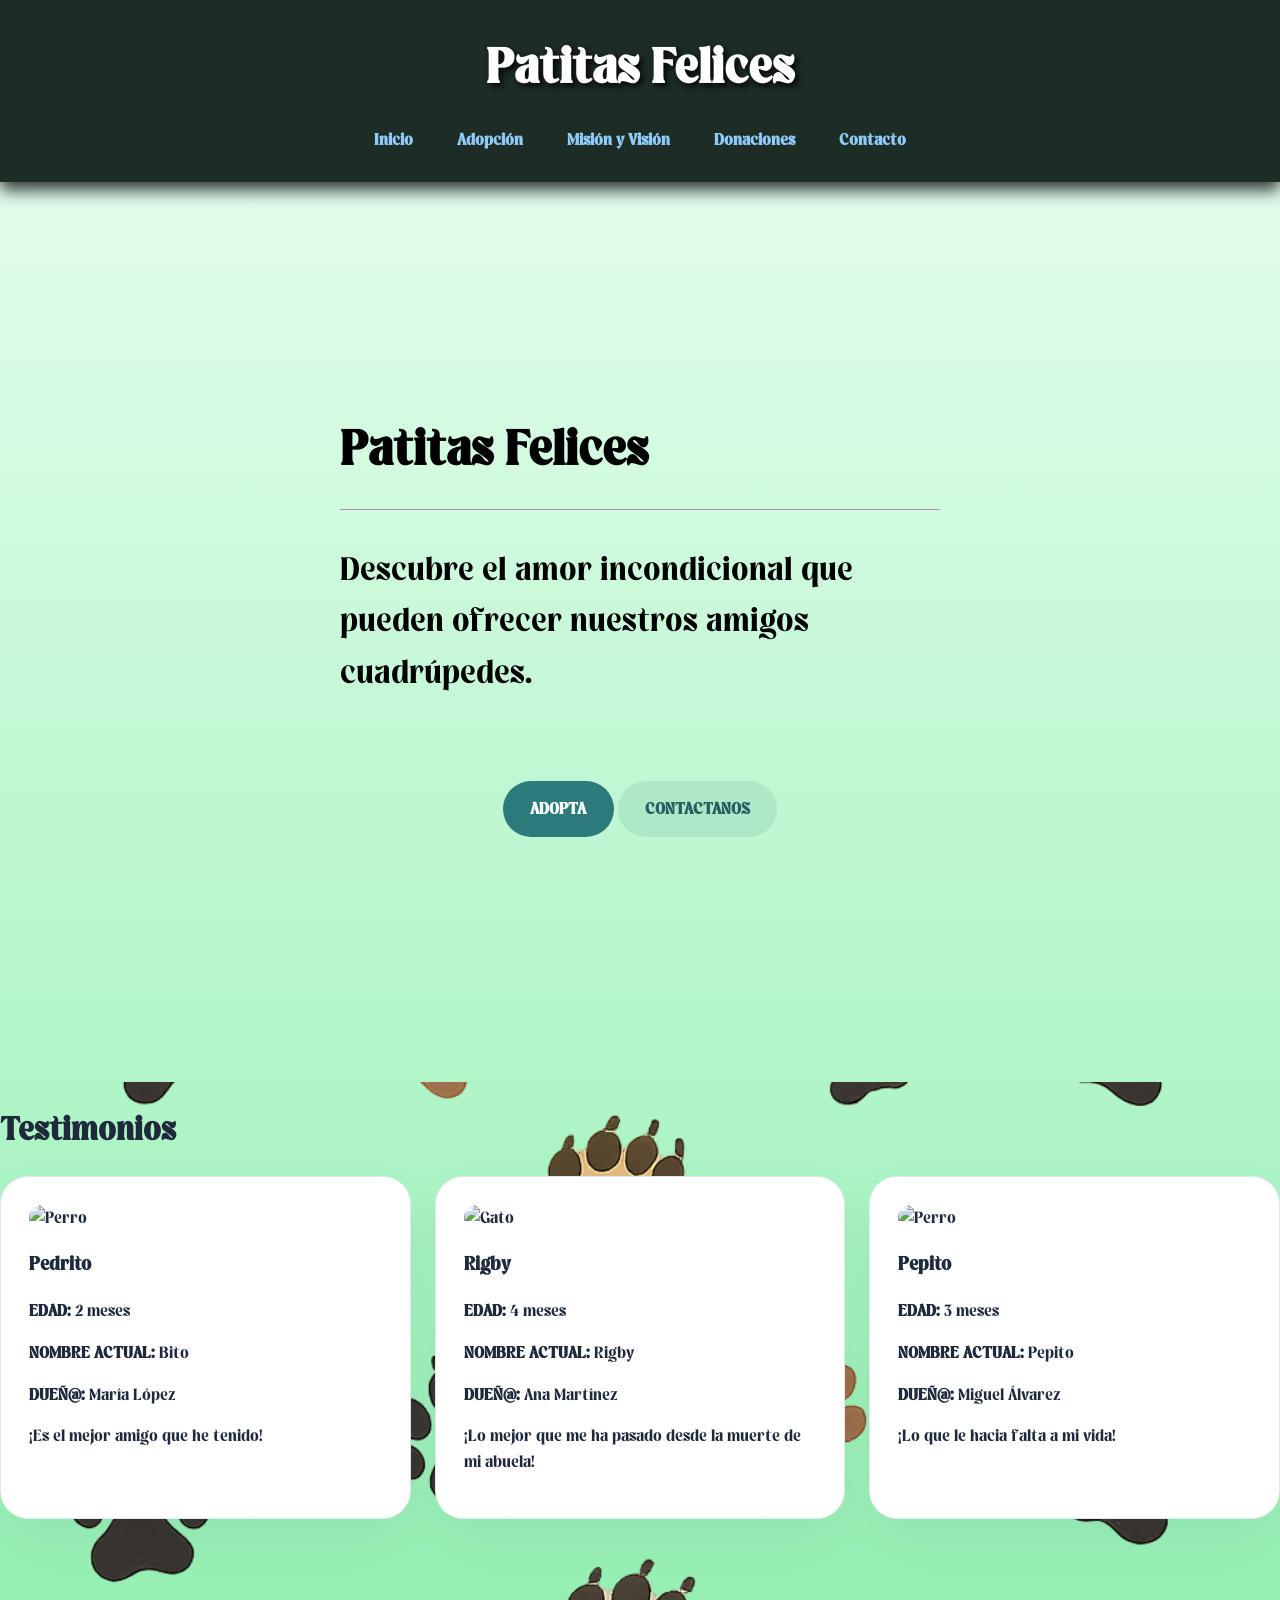
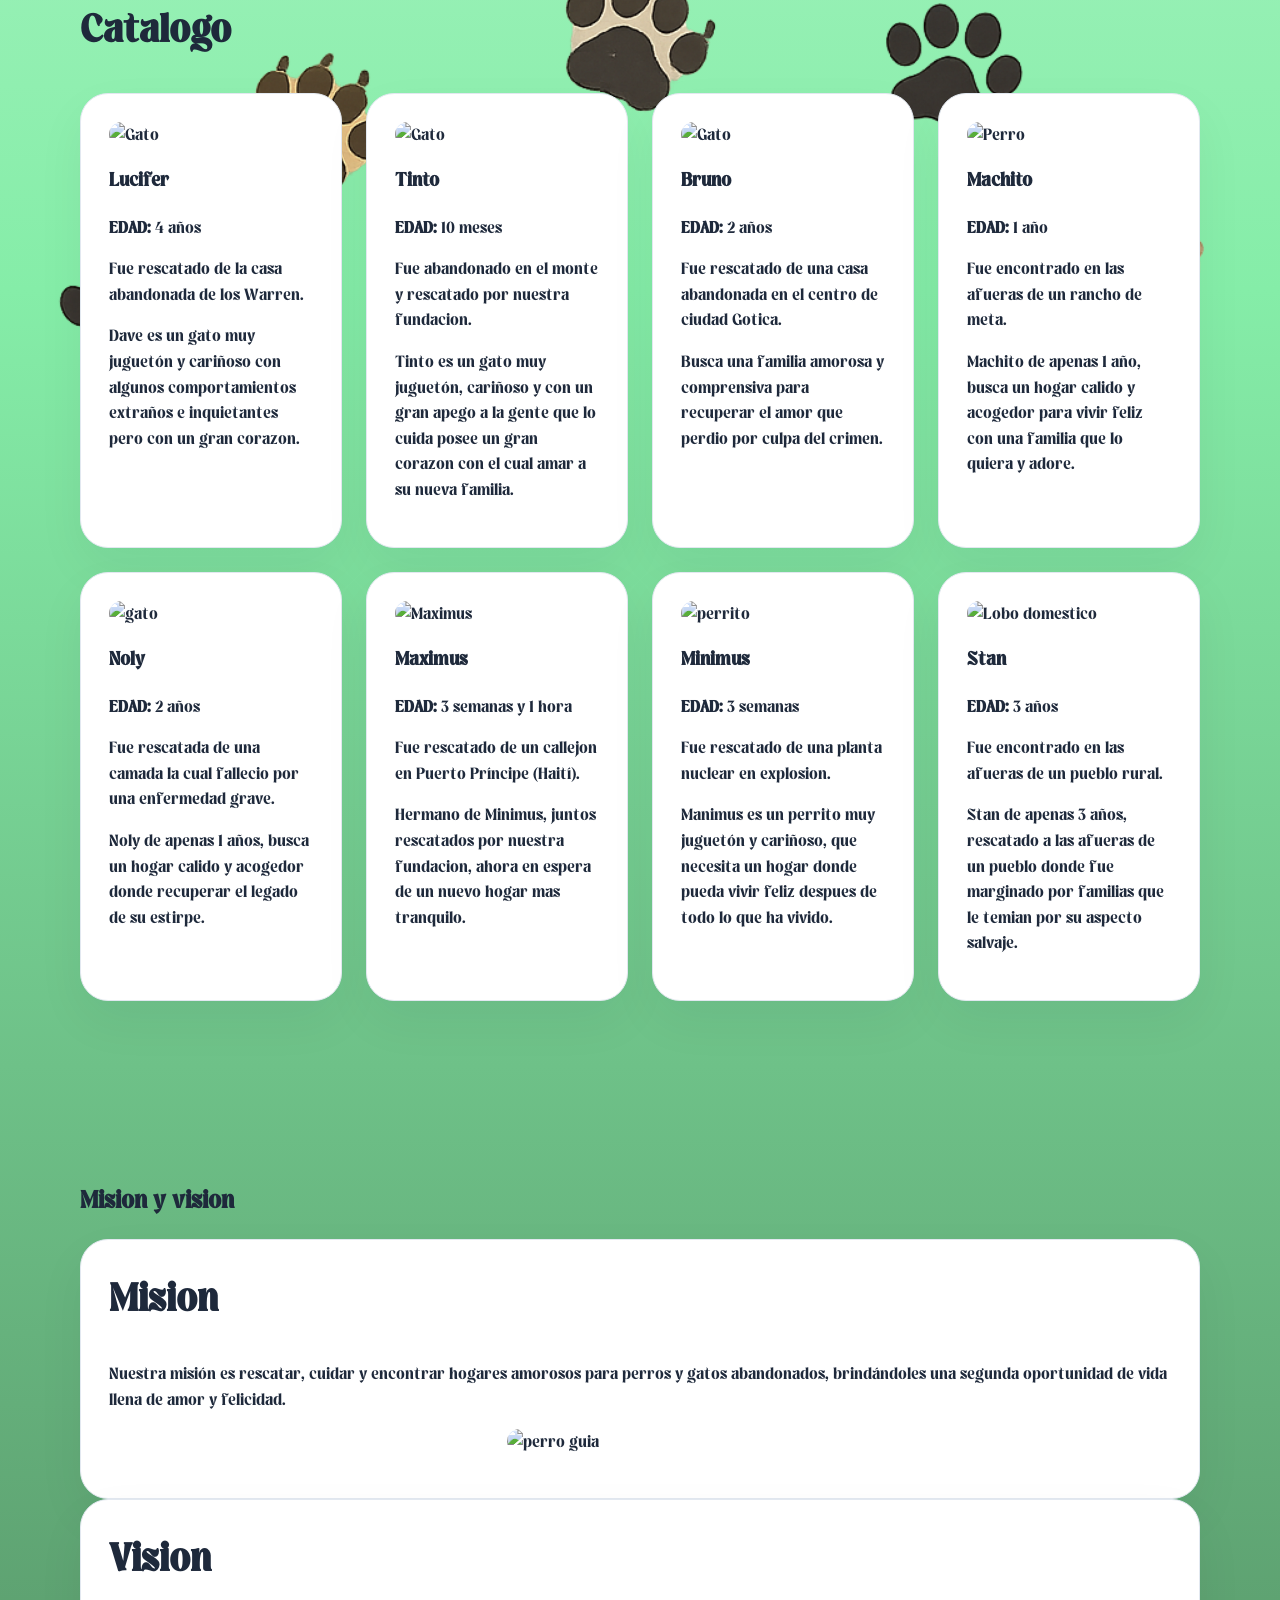
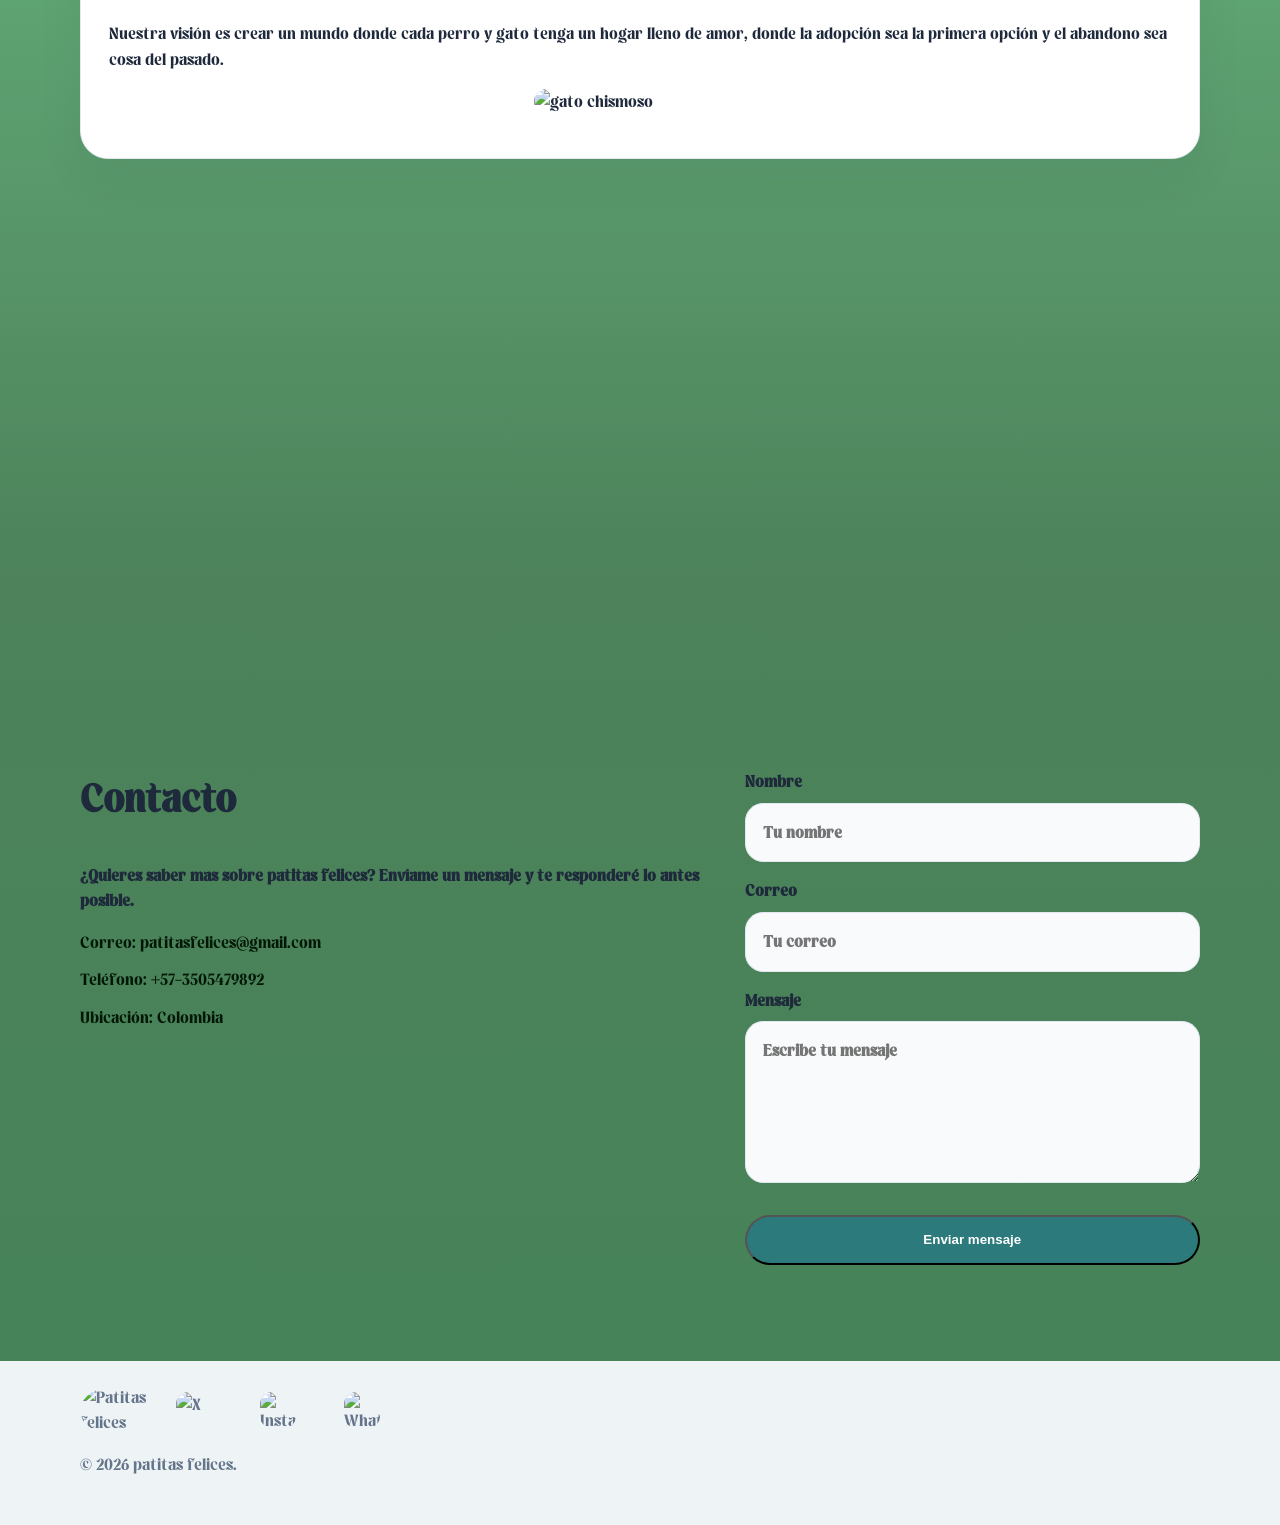
==== commit 89d48b83: "final/esperamos" ====
--- a/index.html
+++ b/index.html
@@ -7,15 +7,16 @@
     <link rel="stylesheet" href="style.css" />
   </head>
   <body>
+    
   <header>
           <h1>Patitas Felices</h1>
           <nav>
             <ul>
               <li><a href="index.html">Inicio</a></li>
               <li><a href="Adopta.html">Adopción</a></li>
-              <li><a href="Voluntariado.html">Voluntariado</a></li>
+              <li><a href="#mision-y-vision">Misión y Visión</a></li>
               <li><a href="Donaciones.html">Donaciones</a></li>
-              <li><a href="Contacto.html">Contacto</a></li>
+              <li><a href="#contacto">Contacto</a></li>
             </ul>
           </nav>
     </header>
@@ -29,12 +30,14 @@
                 <br>
                 <br>
                 <div class="btn-row">
-                    <a class="btn btn--primary" href="">ADOPTA</a>
-                    <a class="btn btn--secondary" href="">CONTACTANOS</a>
+                    <a class="btn btn--primary" href="Adopta.html">ADOPTA</a>
+                    <a class="btn btn--secondary" href="#contacto">CONTACTANOS</a>
                 </div>
             </div>
-                
         </section>
+            <div class="fondo">
+              <img src="ChatGPT Image 16 abr 2026, 12_19_13.png" alt="huellas" class="huellas">
+            </div>
       <div>
         <h1>Testimonios</h1>
         <div class="catalog-grid">
@@ -46,7 +49,6 @@
                 <p><strong>DUEÑ@:</strong> María López</p>
                 <p>¡Es el mejor amigo que he tenido!</p>
             </article>
-
             <article class="catalog-card">
                 <img src="https://encrypted-tbn0.gstatic.com/images?q=tbn:ANd9GcQ59VCRkP6uMKxxJ-Vdq97hbSq94E-u0fkv7Q&s" alt="Gato">
                 <h3>Rigby</h3>
@@ -64,6 +66,7 @@
                 <p>¡Lo que le hacia falta a mi vida!</p>
             </article>
         </div>
+        
       </div>
     </main>
 <section id="Catalogo" class="section">
@@ -136,6 +139,7 @@
         <p>Stan de apenas 3 años, rescatado a las afueras de un pueblo donde fue marginado por familias que le temian por su aspecto salvaje.</p>
       </article>
     </div>
+    
   </div>
 </section>
 <section id="mision-y-vision" class="section">
@@ -165,18 +169,22 @@
       </div>
     </div>
 </section>
+<section id="carrusel">
+  
+</section>
     <section id="contacto" class="section">
       <div class="container section__grid">
         <div>
           <h2>Contacto</h2>
-          <p>
+          <p><strong>
             ¿Quieres saber mas sobre patitas felices? Envíame un mensaje y te responderé lo
             antes posible.
+            </strong>
           </p>
           <div class="contact-info">
-            <p><strong>Correo:</strong> patitasfelices@gmail.com</p>
-            <p><strong>Teléfono:</strong> +57-3505479892</p>
-            <p><strong>Ubicación:</strong> Colombia</p>
+            <p>Correo: patitasfelices@gmail.com</p>
+            <p>Teléfono: +57-3505479892</p>
+            <p>Ubicación: Colombia</p>
           </div>
         </div>
         <form class="contact-form">
--- a/style.css
+++ b/style.css
@@ -1,5 +1,16 @@
+@font-face {
+  font-family: 'Mileast';
+  src: url('mileast/Mileast.otf') format('opentype');
+}
+
+@font-face {
+  font-family: 'Mileast';
+  src: url('mileast/Mileast Italic.otf') format('opentype');
+  font-style: italic;
+}
+
 :root {
-  --bg: #f7f8fc;
+  --bg: hsl(0, 0%, 100%);
   --surface: #ffffff;
   --primary: #2c7a7b;
   --primary-dark: #285e61;
@@ -7,12 +18,54 @@
   --muted: #64748b;
   --border: #e2e8f0;
   --shadow: 0 18px 60px rgba(15, 23, 42, 0.08);
+  --shadow-soft: 0 20px 50px rgba(15, 23, 42, 0.05);
+  --shadow-medium: 0 16px 40px rgba(15, 23, 42, 0.08);
+  --shadow-strong: 0 8px 16px rgba(0, 0, 0, 0.8);
+  --shadow-lift: 0 28px 70px rgba(15, 23, 42, 0.14);
+  --shadow-focus: 0 24px 55px rgba(15, 23, 42, 0.12);
+  --shadow-highlight: 0 4px 12px rgba(0, 0, 0, 0.2);
   --radius: 24px;
+  --header-bg: #1d2c25;
+  --header-text: #ffffff;
+  --header-highlight: rgba(255, 255, 255, 0.1);
+  --nav-link: #90caf9;
+  --nav-link-hover: #ffffff;
+  --primary-border: rgba(44, 122, 123, 0.2);
+  --primary-transparent: rgba(44, 122, 123, 0.12);
+  --primary-hover: rgba(44, 122, 123, 0.18);
+  --hero-bg-start: #d7f2f2;
+  --hero-bg-end: rgba(255, 255, 255, 0.85);
+  --hero-photo-bg-start: #fefefe;
+  --hero-photo-bg-end: #d7f2f2;
+  --card-glow: rgba(85, 173, 255, 1);
+  --card-text-glow: rgba(25, 236, 236, 1);
+  --text-dark: #000000;
+  --text-emphasis: #00192d;
+  --danger: #ff0000;
+  --btn-secondary-bg: #52747a;
+  --form-bg: #f8fafc;
+  --footer-bg: #eef4f6;
+  --pulse-color: rgba(144, 202, 249, 0.7);
+  --pulse-color-fade: rgba(144, 202, 249, 0);
+  --backend-surface: rgba(38, 50, 56, 0.9);
+  --backend-shadow: rgba(0, 0, 0, 0.5);
+  --backend-hover-shadow: rgba(144, 202, 249, 0.4);
+  --backend-accent-start: #0d47a1;
+  --backend-accent-end: #90caf9;
+  --header-title-shadow: rgba(0, 0, 0, 0.9);
   font-size: 16px;
 }
 
 * {
   box-sizing: border-box;
+}
+
+.huellas {
+  position: absolute;
+  width: 100%;
+  height: 100%;
+  object-fit: cover;
+  z-index: 1;
 }
 
 html,
@@ -20,9 +73,11 @@
   margin: 0;
   padding: 0;
   min-height: 100%;
-  font-family: Inter, system-ui, -apple-system, BlinkMacSystemFont, "Segoe UI", sans-serif;
-  background: var(--bg);
+  font-family: 'Mileast', Inter, system-ui, -apple-system, BlinkMacSystemFont, "Segoe UI", sans-serif;
+  background: linear-gradient(rgb(235, 255, 242),rgb(133, 237, 168),rgb(77, 130, 90),rgb(61, 132, 85),rgb(6, 60, 33),rgb(9, 73, 49));
+  background-size: 200% 200%;
   color: var(--text);
+  z-index: 2;
 }
 
 body {
@@ -40,11 +95,11 @@
 }
 
 header {
-  background: #585858;
-  color: #ffffff;
+  background: var(--header-bg);
+  color: var(--header-text);
   padding: 30px;
   text-align: center;
-  box-shadow: 0 8px 16px rgba(0, 0, 0, 0.8);
+  box-shadow: var(--shadow-strong);
   position: relative;
   overflow: hidden;
 }
@@ -56,7 +111,7 @@
   left: -100%;
   width: 100%;
   height: 100%;
-  background: linear-gradient(90deg, transparent, rgba(255,255,255,0.1), transparent);
+  background: linear-gradient(90deg, transparent, var(--header-highlight), transparent);
   animation: shimmer 3s infinite;
 }
 
@@ -68,7 +123,7 @@
 header h1 {
   margin: 0;
   font-size: 3em;
-  text-shadow: 3px 3px 6px rgba(0,0,0,0.9);
+  text-shadow: 3px 3px 6px var(--header-title-shadow);
   animation: slideIn 1.5s ease-out;
 }
 
@@ -89,7 +144,7 @@
 }
 
 nav a {
-  color: #90caf9;
+  color: var(--nav-link);
   text-decoration: none;
   font-weight: bold;
   transition: all 0.4s ease;
@@ -103,7 +158,7 @@
   height: 2px;
   bottom: -5px;
   left: 50%;
-  background: #90caf9;
+  background: var(--nav-link);
   transition: all 0.4s ease;
 }
 
@@ -113,8 +168,8 @@
 }
 
 nav a:hover {
-  color: #ffffff;
-  text-shadow: 0 0 10px #90caf9;
+  color: var(--nav-link-hover);
+  text-shadow: 0 0 10px var(--nav-link);
 }
 
 .back-button {
@@ -130,9 +185,9 @@
   align-items: center;
   gap: 0.5rem;
   padding: 0.85rem 1rem;
-  border: 1px solid rgba(44, 122, 123, 0.2);
+  border: 1px solid var(--primary-border);
   border-radius: 999px;
-  background: rgba(44, 122, 123, 0.12);
+  background: var(--primary-transparent);
   color: var(--primary-dark);
   font-weight: 600;
   cursor: pointer;
@@ -142,11 +197,11 @@
 .back-button a:hover,
 .back-button button:hover {
   transform: translateY(-1px);
-  background: rgba(44, 122, 123, 0.18);
+  background: var(--primary-hover);
 }
 
 .hero {
-  background: linear-gradient(180deg, #d7f2f2 0%, rgba(255, 255, 255, 0.85) 100%);
+  background: linear-gradient(180deg, var(--hero-bg-start) 0%, var(--hero-bg-end) 100%);
   padding: 4rem 0 6rem;
 }
 
@@ -192,7 +247,7 @@
   aspect-ratio: 1 / 1;
   border-radius: 36px;
   overflow: hidden;
-  background: linear-gradient(180deg, #fefefe 0%, #d7f2f2 100%);
+  background: linear-gradient(180deg, var(--hero-photo-bg-start) 0%, var(--hero-photo-bg-end) 100%);
   display: grid;
   place-items: center;
   box-shadow: var(--shadow);
@@ -210,7 +265,7 @@
 .hero__photo:hover,
 .hero__photo:focus-within {
   transform: scale(1.04);
-  box-shadow: 0 28px 70px rgba(15, 23, 42, 0.14);
+  box-shadow: var(--shadow-lift);
 }
 
 .hero__photo:hover img,
@@ -240,24 +295,24 @@
 
 #carru .text h2 {
   font-size: 3em;
-  color: #000000;
+  color: var(--text-dark);
   margin-bottom: 20px;
   text-align: left;
 }
 
 .text h2:hover {
   font-size: 9em;
-  color: #000000;
-  text-shadow: 0 0 10px #00192d;
+  color: var(--text-dark);
+  text-shadow: 0 0 10px var(--text-emphasis);
 }
 
 #carru hr {
-  color: #ff0000;
+  color: var(--danger);
 }
 
 #carru .text p {
   font-size: 2em;
-  color: #000000;
+  color: var(--text-dark);
   max-width: 600px;
   text-align: left;
 }
@@ -274,22 +329,22 @@
   border-radius: 999px;
   font-weight: 600;
   transition: transform 0.2s ease, box-shadow 0.2s ease;
-  background-color: #52747a;
+  background-color: var(--btn-secondary-bg);
   margin: 1rem 0;
 }
 
 .btn:hover {
   transform: translateY(-1px);
-  box-shadow: 0 4px 12px rgba(0, 0, 0, 0.2);
+  box-shadow: var(--shadow-highlight);
 }
 
 .btn--primary {
   background: var(--primary);
-  color: white;
+  color: var(--surface);
 }
 
 .btn--secondary {
-  background: rgba(44, 122, 123, 0.12);
+  background: var(--primary-transparent);
   color: var(--primary-dark);
 }
 
@@ -326,10 +381,77 @@
 .projects-grid {
   display: grid;
   gap: 1.5rem;
+  z-index: 2;
 }
 
 .catalog-grid {
   grid-template-columns: repeat(auto-fit, minmax(220px, 1fr));
+}
+#carrusel {
+  min-height: 50vh;
+  background-position: center;
+  background-repeat: no-repeat;
+  animation: backgroundSlide3 12s ease-in-out infinite;
+  display: flex;
+  align-items: center;
+  justify-content: center;
+}
+
+@keyframes backgroundSlide3 {
+  0% {
+    background-image: url('https://encrypted-tbn0.gstatic.com/images?q=tbn:ANd9GcTCll1FGRzv5RL8CKKYykKkc1KUFFCpuDEuDg&s');
+  }
+  33% {
+    background-image: url('https://bogota.gov.co/sites/default/files/styles/1050px/public/rescate_animal_ok.jpg');
+  }
+  66% {
+    background-image: url('https://media.cnn.com/api/v1/images/stellar/prod/trax-heroes-00-03-05-27-still005.png?c=16x9&q=w_1280,c_fill');
+  }
+  100% {
+    background-image: url('https://img.freepik.com/foto-gratis/perro-rescate-disfrutando-ser-mascota-mujer-refugio_23-2148682929.jpg?semt=ais_hybrid&w=740&q=80');
+}
+}
+#carrusel:hover {
+  min-height: 50vh;
+  background-position: center;
+  background-repeat: no-repeat;
+  animation: backgroundSlide2 25s ease-in-out infinite;
+  display: flex;
+  align-items: center;
+  justify-content: center;
+}
+
+@keyframes backgroundSlide2 {
+  0% {
+    background-image: url('https://preview.redd.it/funniest-pictures-of-cats-v0-jrl0ibqtt79f1.jpg?width=1080&crop=smart&auto=webp&s=9575061436146eed10ce691c76b02cc2721018d0');
+  }
+  11% {
+    background-image: url('https://i.pinimg.com/736x/52/f2/f3/52f2f36128acfbd9c776ac76e1262a67.jpg');
+  }
+  22% {
+    background-image: url('https://preview.redd.it/post-the-best-cat-memes-you-got-in-the-comments-please-v0-kg82lbnu0ste1.png?auto=webp&s=e6f9eee86484f5de3f4e31f3c33b2d07fb982bd5');
+  }
+  33% {
+    background-image: url('https://preview.redd.it/silly-cat-memes-for-you-v0-1hx3sdcn423d1.jpg?width=224&format=pjpg&auto=webp&s=f7e3e143dbab2e682ff904a41cb9b9caab14c898');
+  }
+  44% {
+    background-image: url('https://preview.redd.it/silly-cat-memes-for-you-v0-l2ru6ecn423d1.jpg?width=250&format=pjpg&auto=webp&s=77896ae9c21f714f74284ffd8d7a2c2b9b4e3684');
+  }
+  55% {
+    background-image: url('https://preview.redd.it/silly-cat-memes-for-you-v0-10jxilcn423d1.jpg?width=220&format=pjpg&auto=webp&s=bf63bbdb7e895c9e4f59eebd92bfdf6c554bb2c4');
+  }
+  66% {
+    background-image: url('https://preview.redd.it/silly-cat-memes-for-you-v0-6l9ihdcn423d1.jpg?width=959&format=pjpg&auto=webp&s=aaf93b1e7736d03347f2c7e7ed562bff5848c194');
+  }
+  77% {
+    background-image: url('https://images3.memedroid.com/images/UPLOADED29/65c9cca3c0afa.webp');
+  }
+  88% {
+    background-image: url('https://m.media-amazon.com/images/I/51MGFZsS4+L.jpg');
+  }
+  100% {
+    background-image: url('https://images7.memedroid.com/images/UPLOADED322/634084e6e7085.webp');
+  }
 }
 
 .catalog-card,
@@ -338,8 +460,9 @@
   border: 1px solid var(--border);
   border-radius: 28px;
   padding: 1.75rem;
-  box-shadow: 0 20px 50px rgba(15, 23, 42, 0.05);
+  box-shadow: var(--shadow-soft);
   transition: transform 0.25s ease, box-shadow 0.25s ease;
+  z-index: 2;
 }
 
 .catalog-card {
@@ -353,28 +476,29 @@
   height: auto;
   margin: 0 auto 1rem;
   object-fit: cover;
+  z-index: 2;
 }
 
 .catalog-card img:hover {
   rotate: 5deg;
-  box-shadow: rgb(85, 173, 255) 0px 0px 10px;
+  box-shadow: var(--card-glow) 0px 0px 10px;
 }
 
 .catalog-card:hover {
-  color: #000000;
-  text-shadow: rgb(25, 236, 236) 0px 0px 10px;
+  color: var(--text-dark);
+  text-shadow: 0px 0px 10px var(--card-text-glow);
 }
 
 .catalog-card:hover,
 .catalog-card:focus-within {
   transform: scale(1.02);
-  box-shadow: 0 24px 55px rgba(15, 23, 42, 0.1);
+  box-shadow: var(--shadow-focus);
 }
 
 .project-card:hover,
 .project-card:focus-within {
   transform: scale(0.98);
-  box-shadow: 0 16px 40px rgba(15, 23, 42, 0.08);
+  box-shadow: var(--shadow-medium);
 }
 
 .card {
@@ -384,6 +508,7 @@
   padding: 2rem;
   box-shadow: var(--shadow);
   transition: transform 0.25s ease, box-shadow 0.25s ease;
+  z-index: 2;
 }
 
 .card img {
@@ -392,22 +517,25 @@
   border-radius: var(--radius);
   margin-bottom: 1.5rem;
   justify-content: center;
+  z-index: 2;
 }
 
 .adopt-card {
   margin-top: 2rem;
+  z-index: 2;
 }
 
 .adopt-card h3 {
   margin-top: 0;
   margin-bottom: 0.75rem;
   font-size: 1.4rem;
+  z-index: 2;
 }
 
 .card:hover,
 .card:focus-within {
   transform: scale(1.02);
-  box-shadow: 0 24px 55px rgba(15, 23, 42, 0.12);
+  box-shadow: var(--shadow-focus);
 }
 
 .card--info ul {
@@ -435,7 +563,7 @@
 
 .contact-info p {
   margin: 0.75rem 0;
-  color: var(--muted);
+  color: rgb(0, 23, 6);
 }
 
 .contact-form {
@@ -456,7 +584,7 @@
   border-radius: 18px;
   padding: 1rem 1.1rem;
   font: inherit;
-  background: #f8fafc;
+  background: var(--form-bg);
   color: var(--text);
 }
 
@@ -466,7 +594,7 @@
 
 .footer {
   padding: 1.5rem 0 2rem;
-  background: #eef4f6;
+  background: var(--footer-bg);
 }
 
 .footer__content {
@@ -512,7 +640,7 @@
 table:hover,
 .hover-expand:hover {
   transform: scale(1.02);
-  box-shadow: 0 20px 50px rgba(15, 23, 42, 0.08);
+  box-shadow: var(--shadow-soft);
 }
 
 @keyframes backgroundSlide {
@@ -539,6 +667,9 @@
   .hero {
     padding-top: 3rem;
   }
+  .adopt-card {
+    grid-template-columns: 1fr;
+  }
 }
 
 @media (max-width: 600px) {
@@ -553,4 +684,7 @@
   .btn {
     width: 100%;
   }
+  .adopt-card {
+    grid-template-columns: 1fr;
+  }
 }
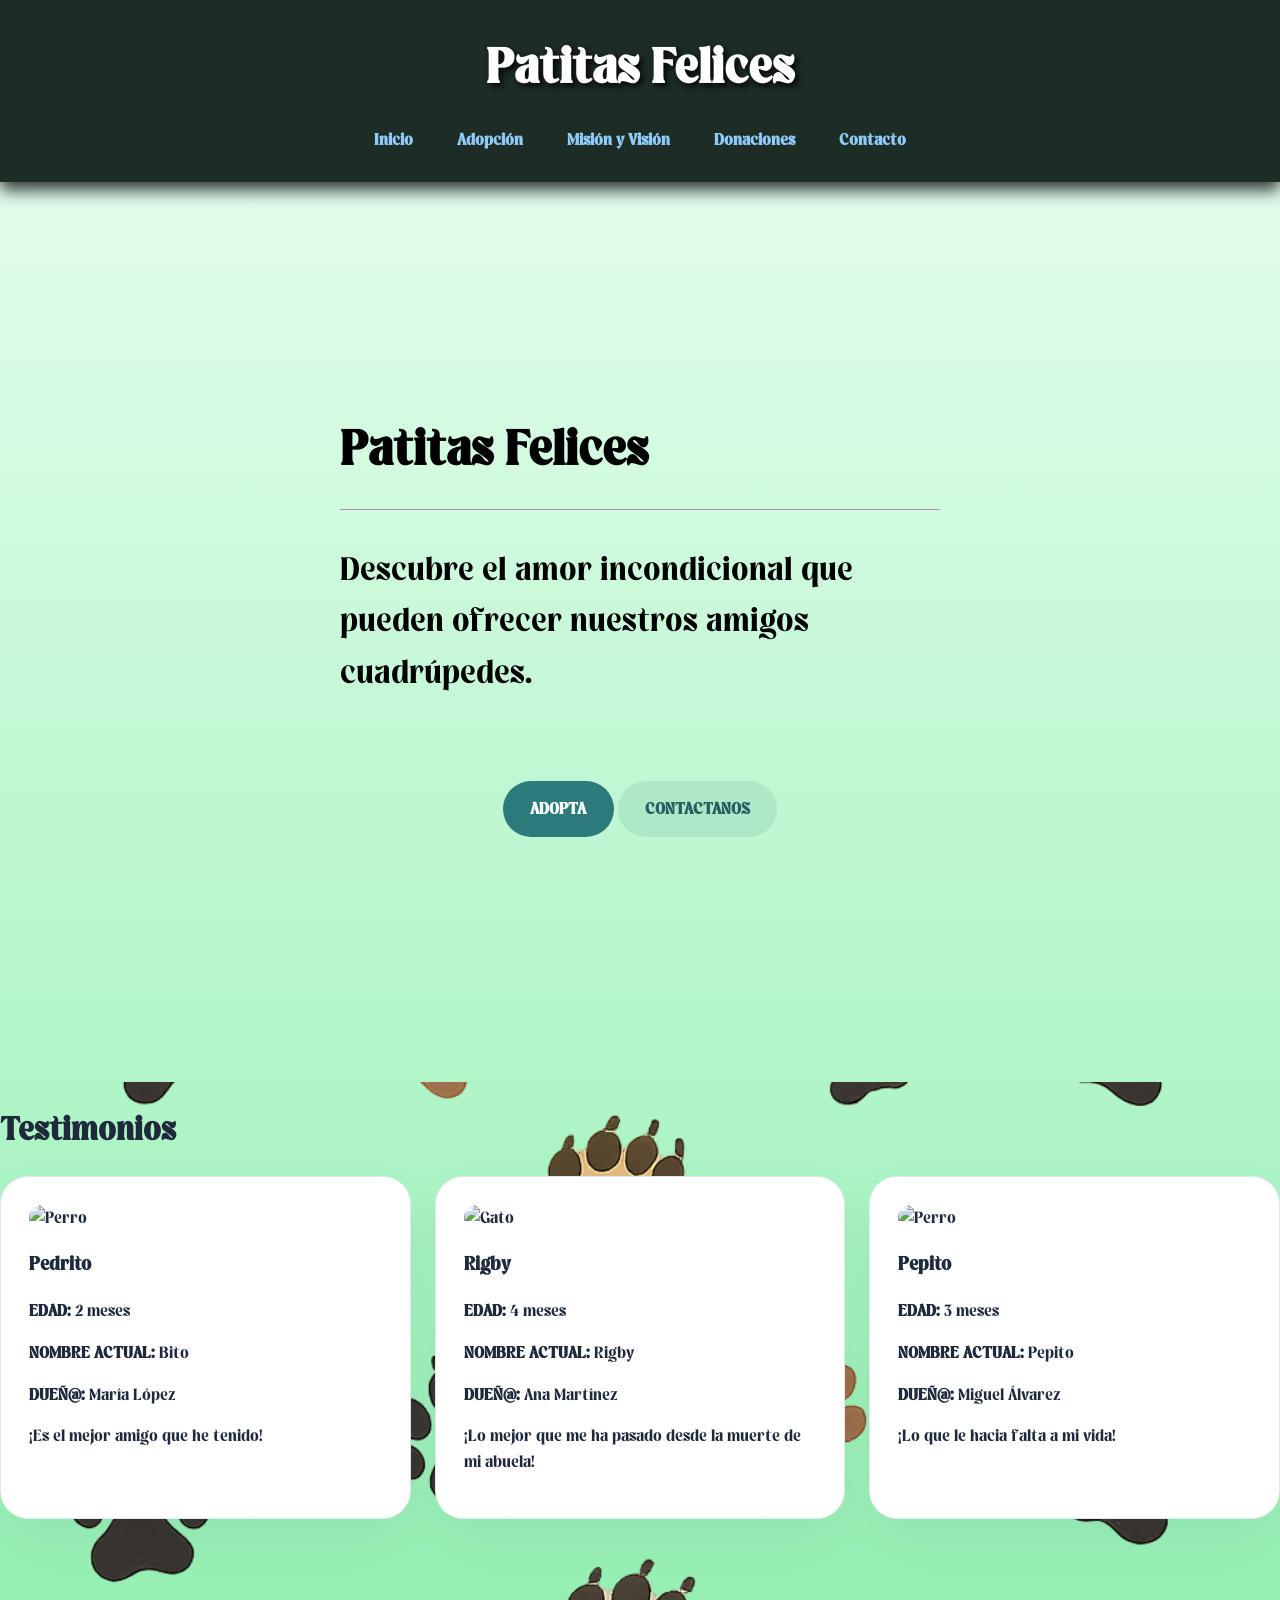
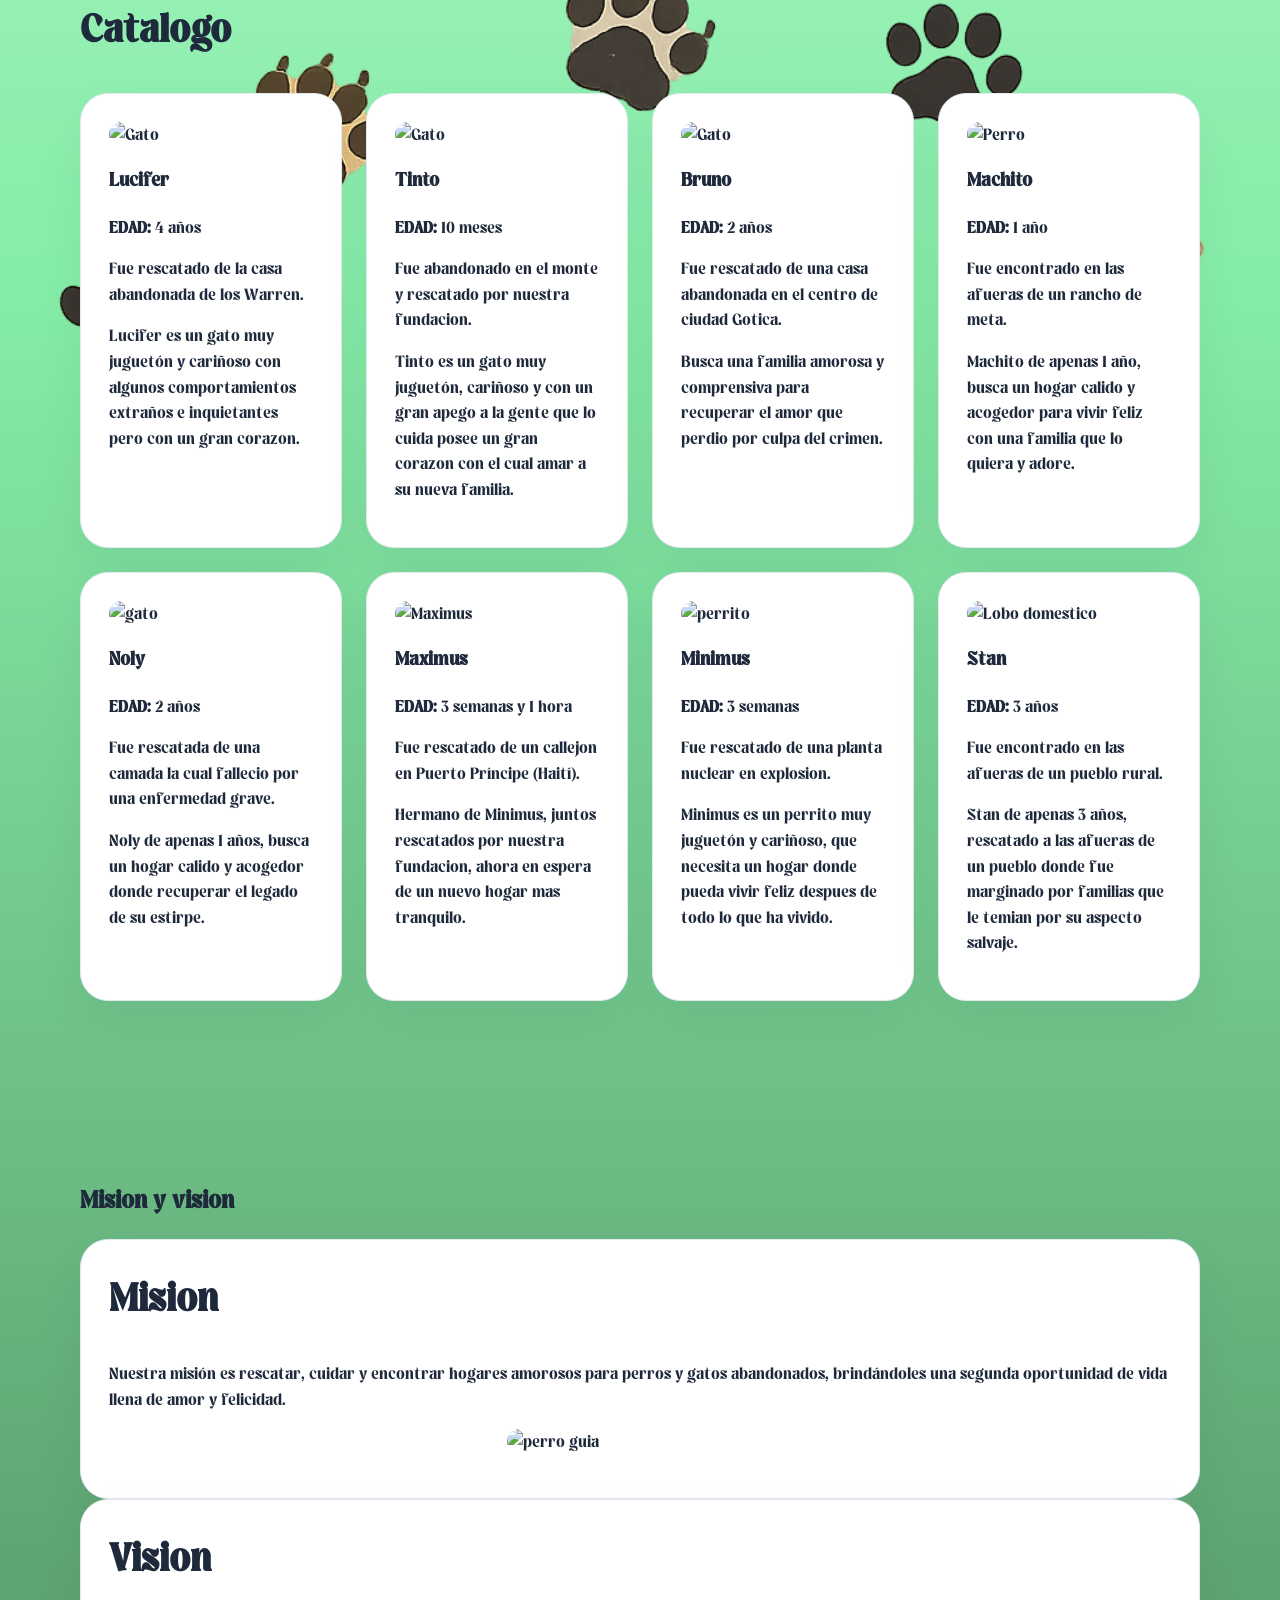
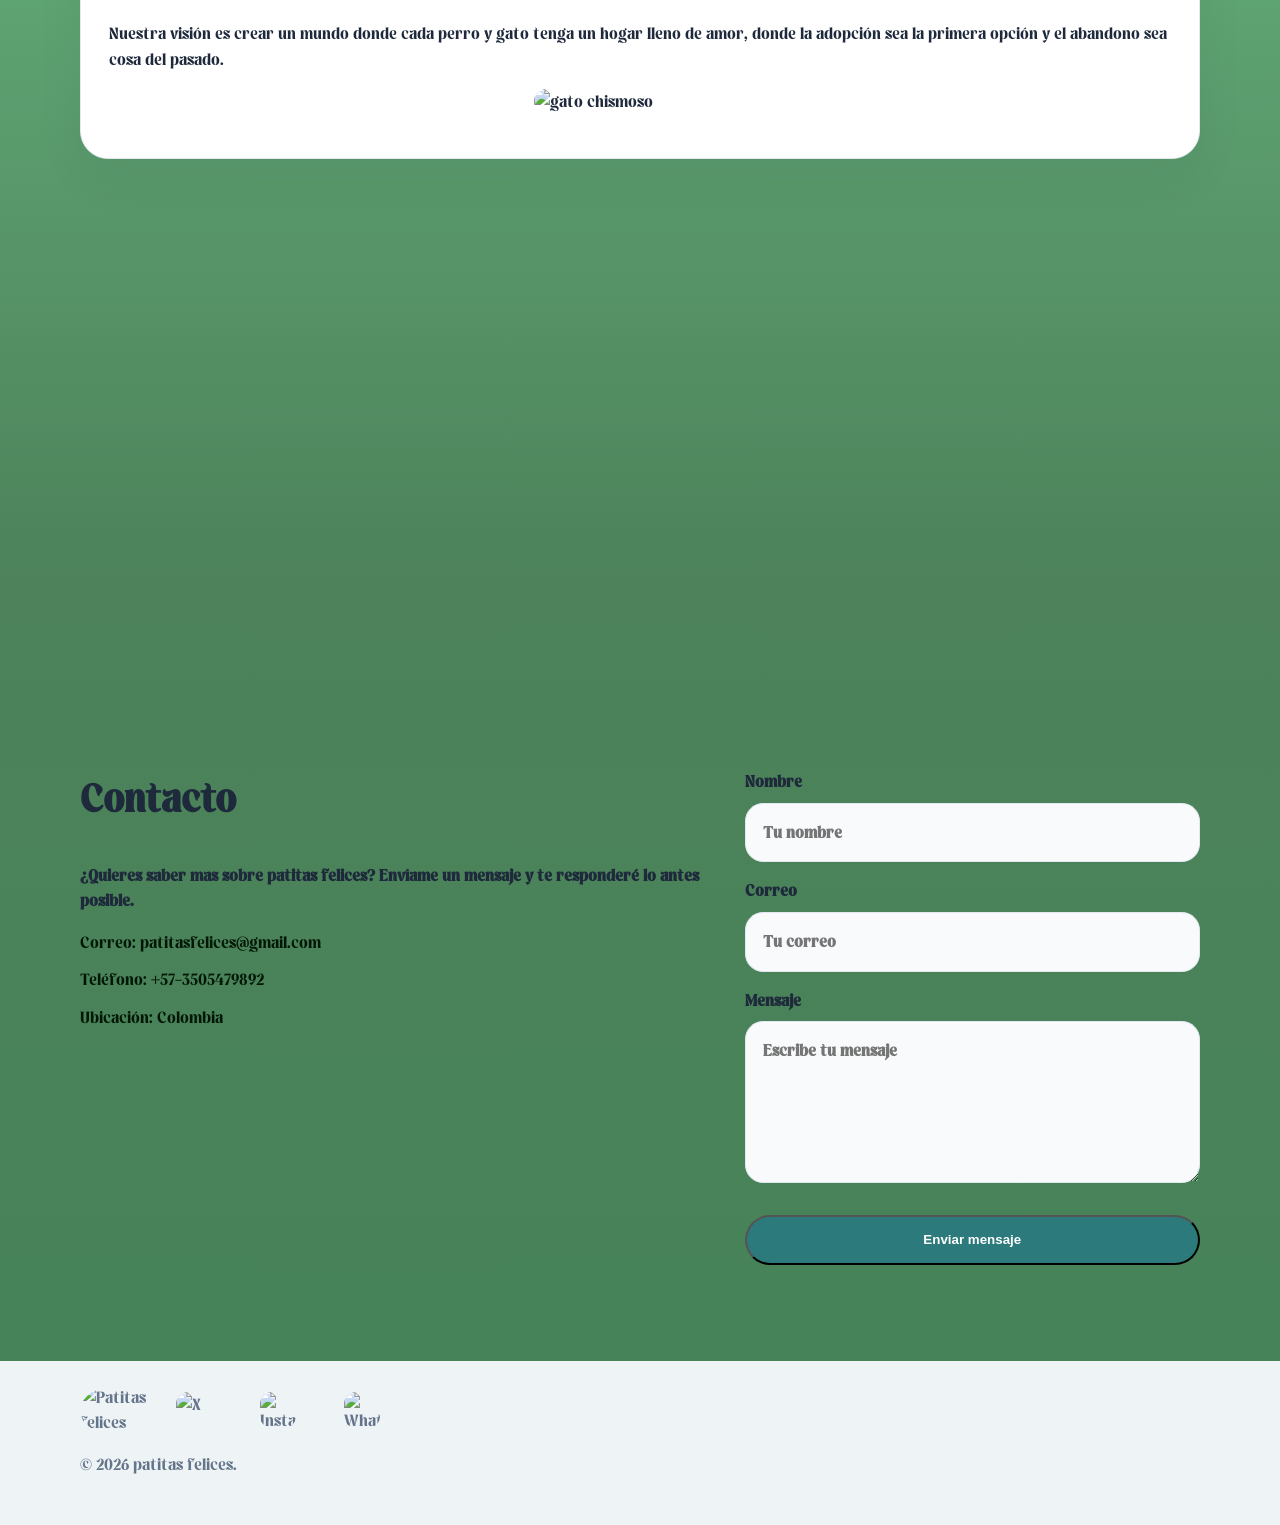
==== commit 83ac11ed: "correcciones" ====
--- a/index.html
+++ b/index.html
@@ -80,7 +80,7 @@
         <h3>Lucifer</h3>
         <p><strong>EDAD:</strong> 4 años</p>
         <p>Fue rescatado de la casa abandonada de los Warren.</p>
-        <p>Dave es un gato muy juguetón y cariñoso con algunos comportamientos extraños e inquietantes pero con un gran corazon.</p>
+        <p>Lucifer es un gato muy juguetón y cariñoso con algunos comportamientos extraños e inquietantes pero con un gran corazon.</p>
       </article>
 
       <article class="catalog-card">
@@ -128,7 +128,7 @@
         <h3>Minimus</h3>
         <p><strong>EDAD:</strong> 3 semanas</p>
         <p>Fue rescatado de una planta nuclear en explosion.</p>
-        <p>Manimus es un perrito muy juguetón y cariñoso, que necesita un hogar donde pueda vivir feliz despues de todo lo que ha vivido.</p>
+        <p>Minimus es un perrito muy juguetón y cariñoso, que necesita un hogar donde pueda vivir feliz despues de todo lo que ha vivido.</p>
       </article>
 
       <article class="catalog-card">
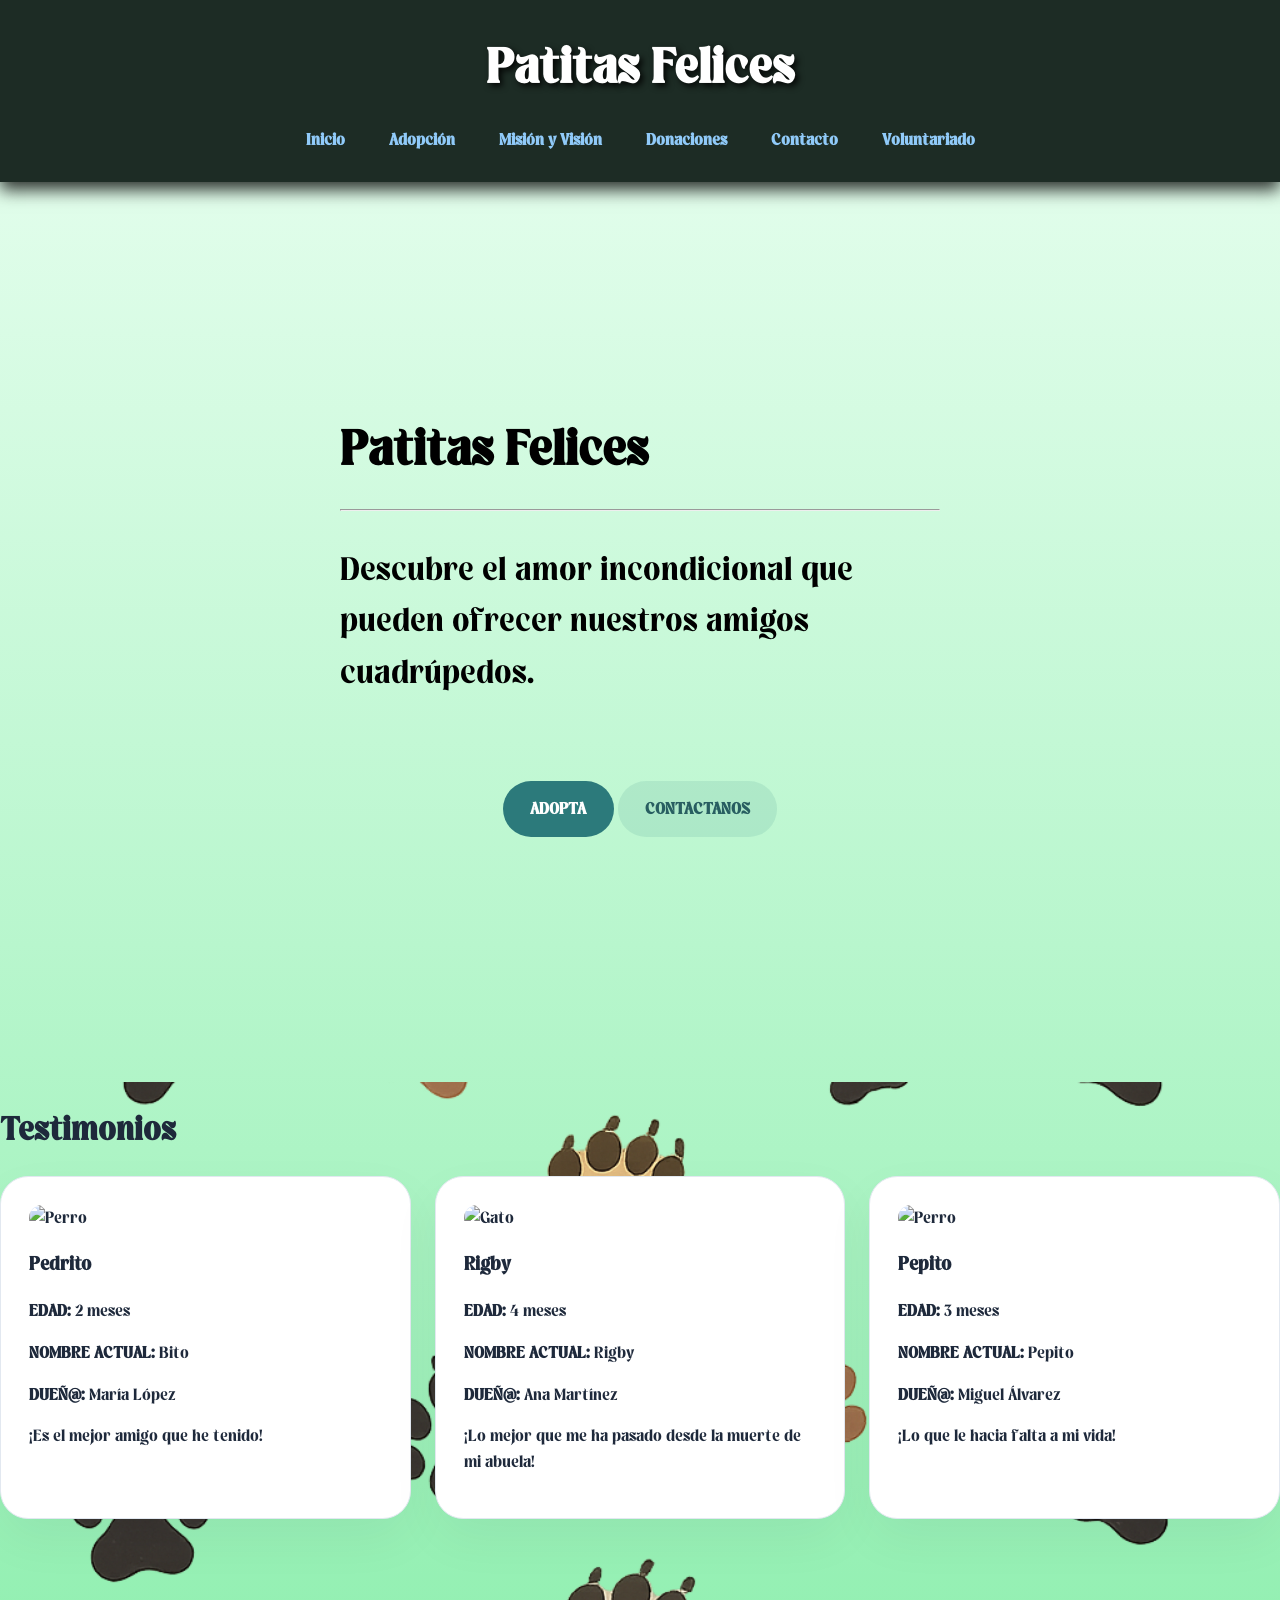
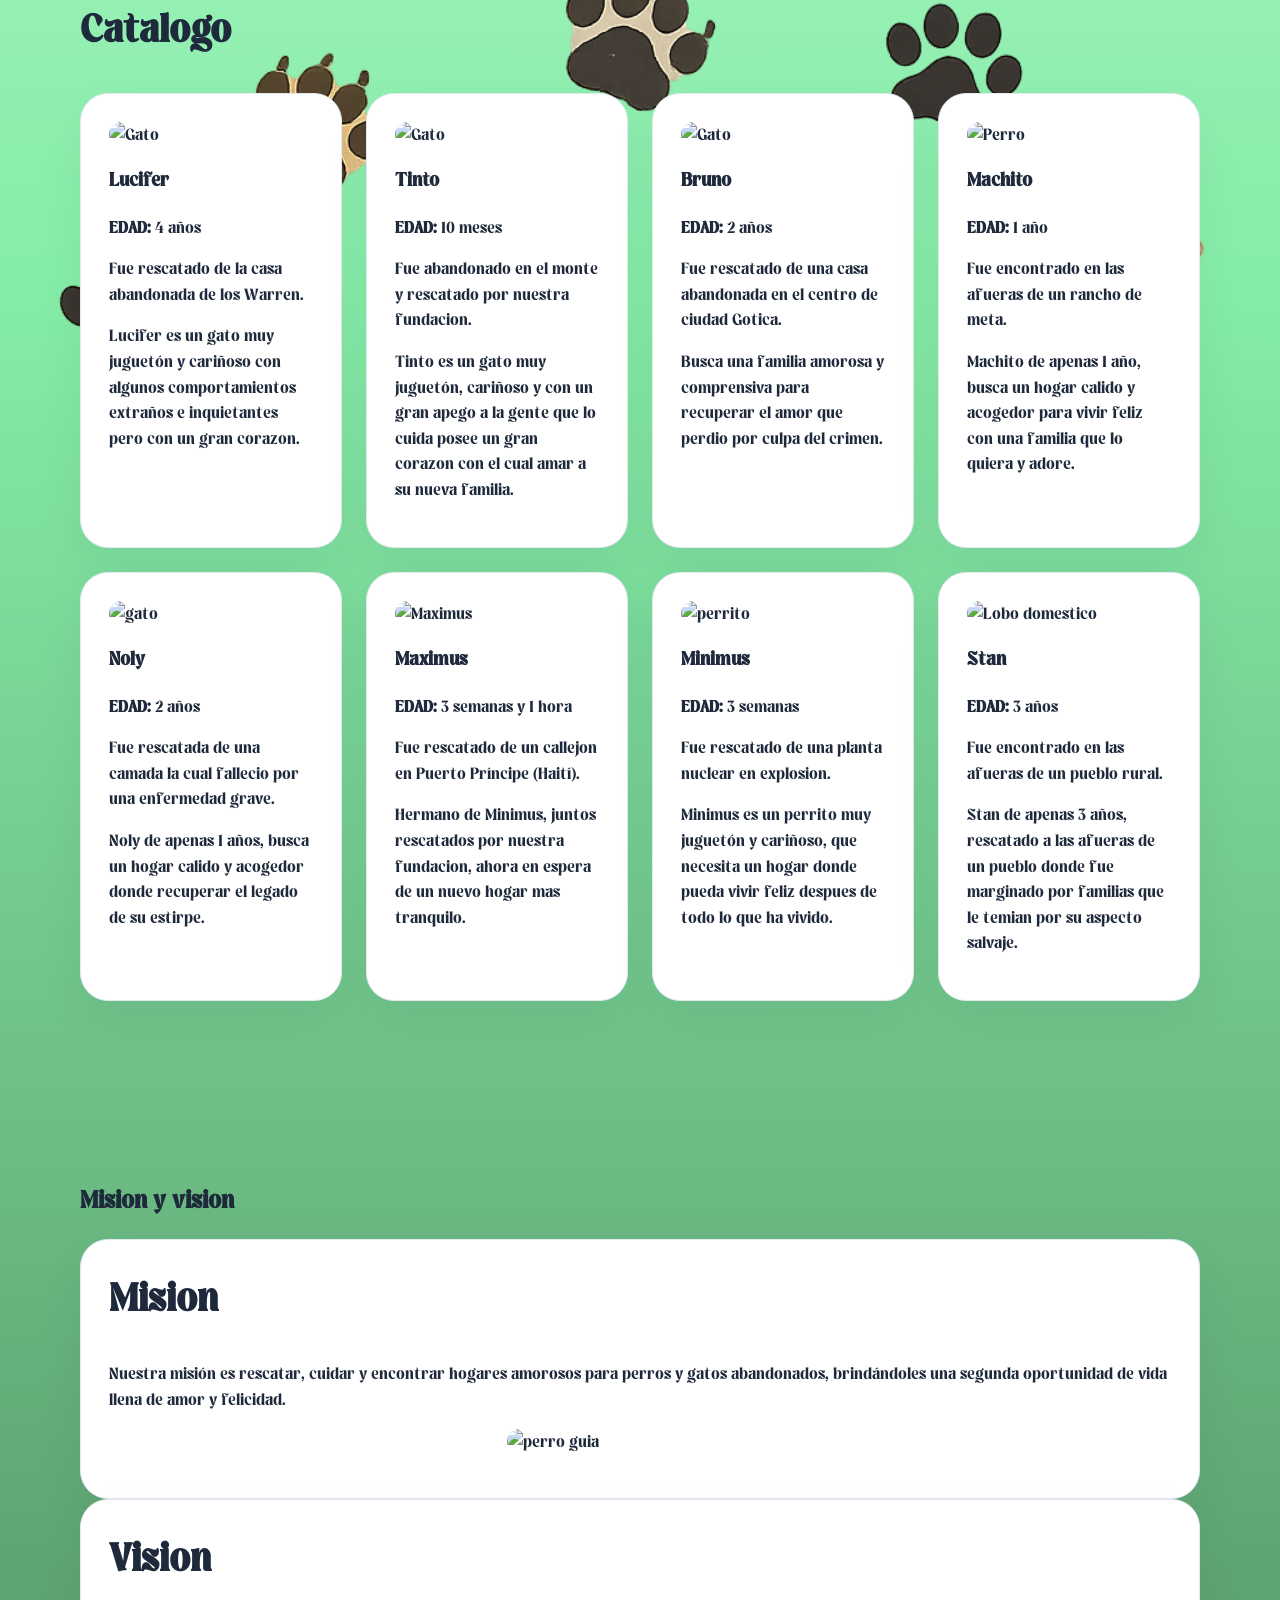
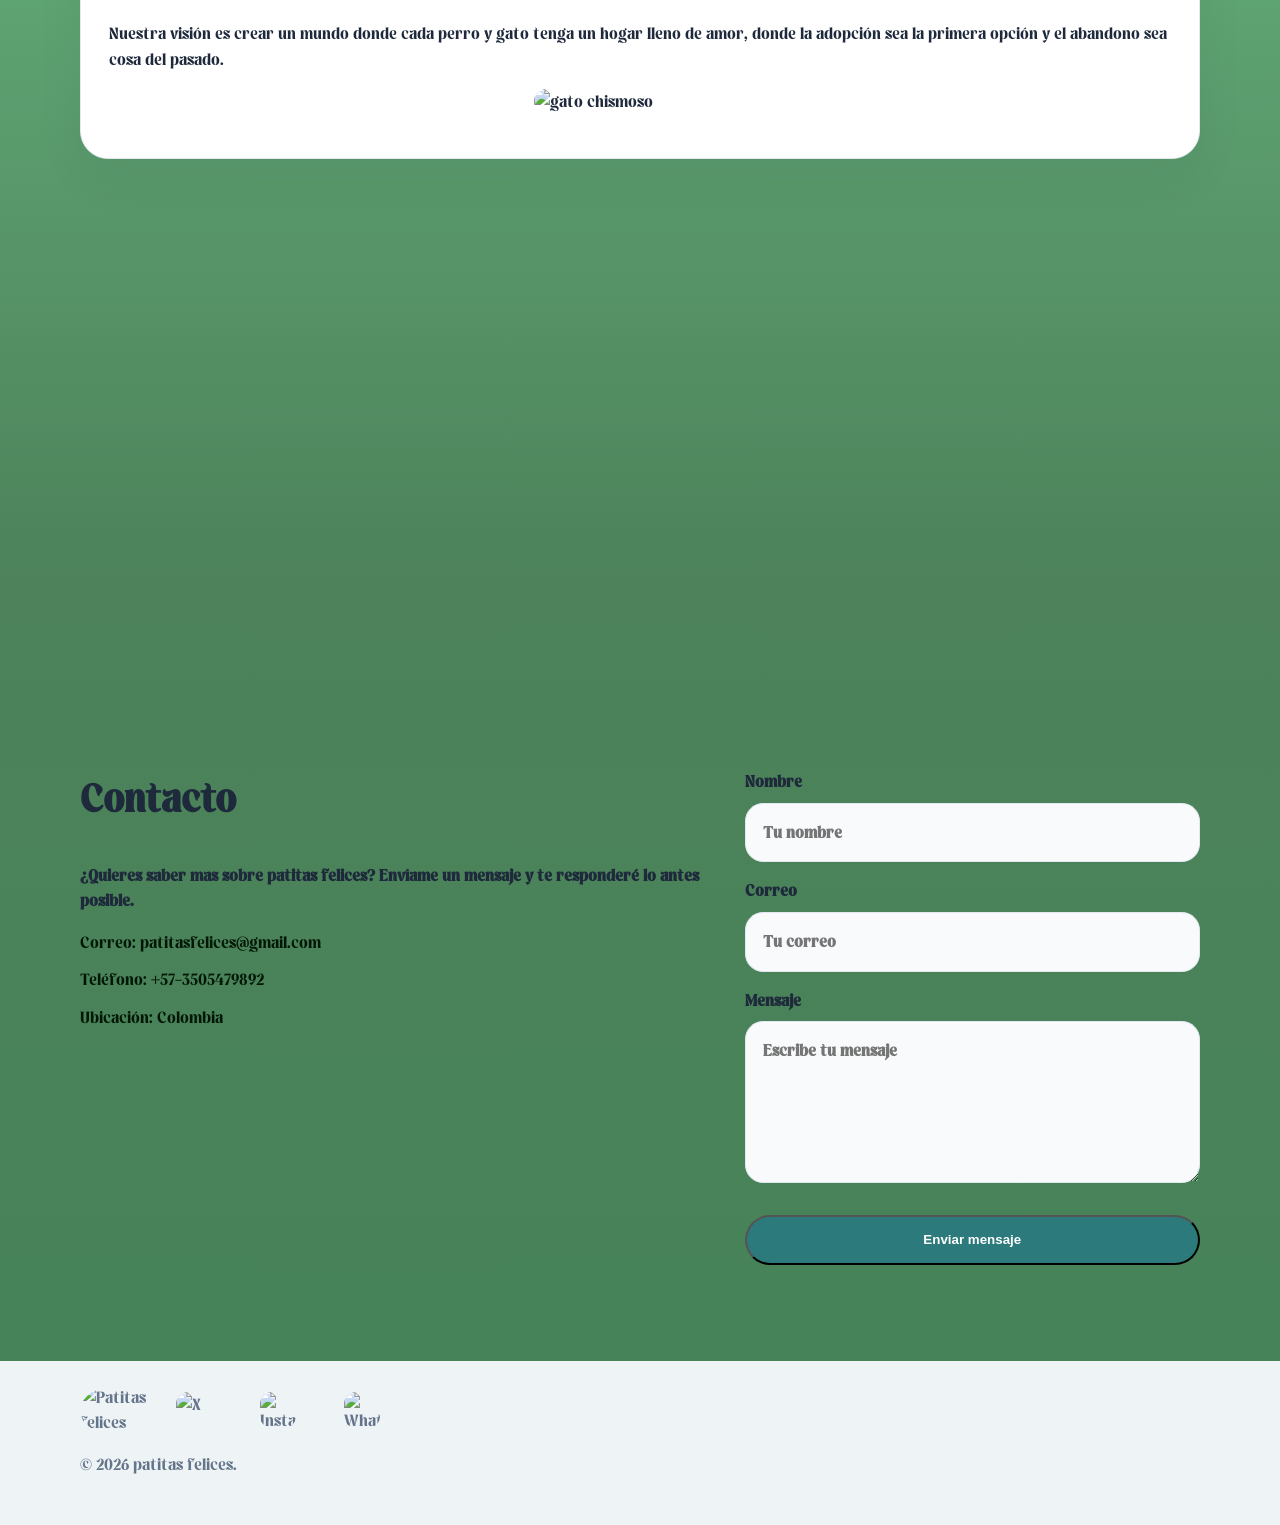
==== commit 67e3b02e: "feature/voluntariado-SantiagoBA" ====
--- a/index.html
+++ b/index.html
@@ -17,6 +17,7 @@
               <li><a href="#mision-y-vision">Misión y Visión</a></li>
               <li><a href="Donaciones.html">Donaciones</a></li>
               <li><a href="#contacto">Contacto</a></li>
+              <li><a href="voluntariado.html">Voluntariado</a></li>
             </ul>
           </nav>
     </header>
@@ -26,7 +27,7 @@
                 <h2>Patitas Felices</h2>
                 <hr>
                 <br>
-                <p class="contenido">Descubre el amor incondicional que pueden ofrecer nuestros amigos cuadrúpedes.</p>
+                <p class="contenido">Descubre el amor incondicional que pueden ofrecer nuestros amigos cuadrúpedos.</p>
                 <br>
                 <br>
                 <div class="btn-row">
